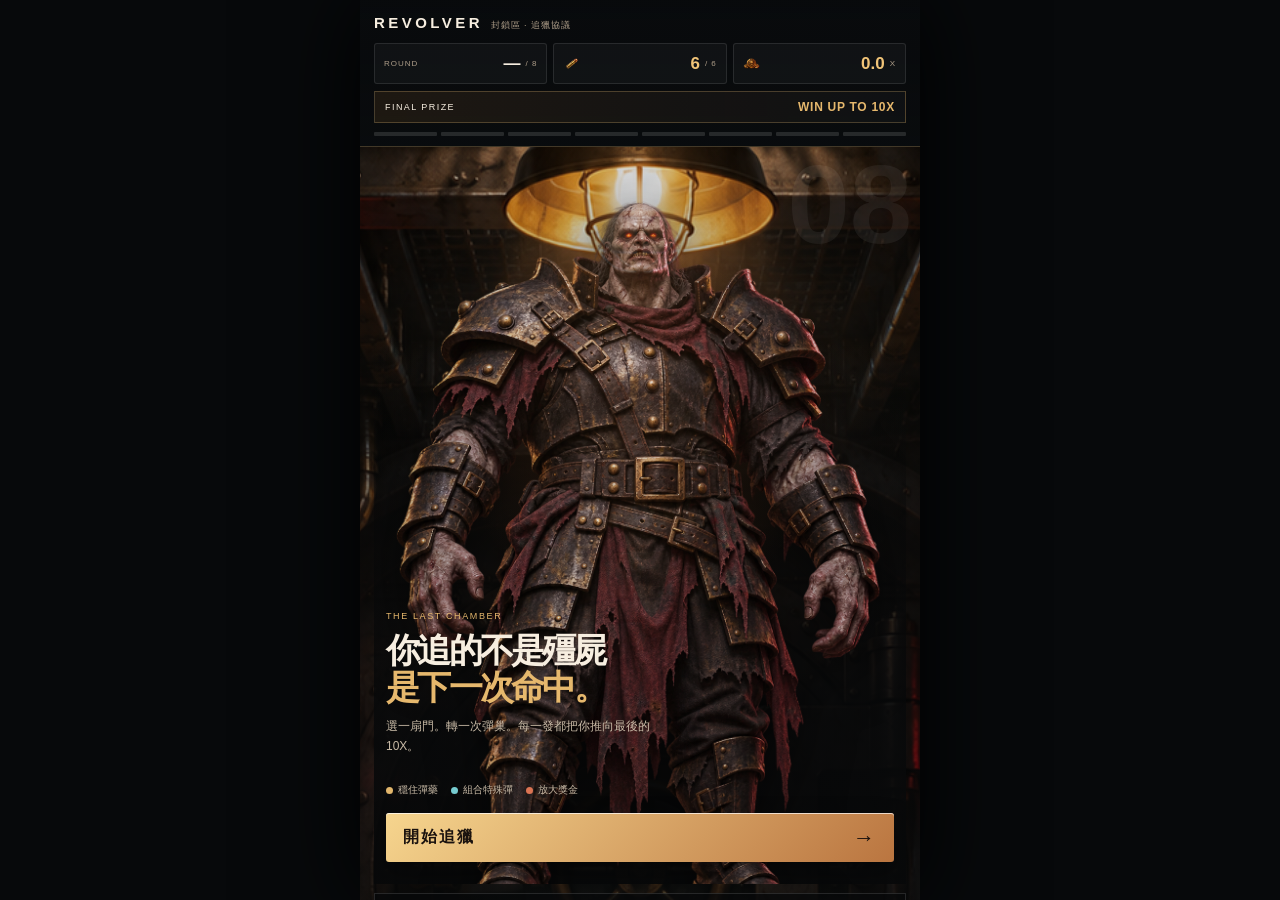
==== index.html @ 2bc647a6 "Turn prep choices into two door encounters" ====
<!doctype html>
<html lang="zh-Hant">
<head>
  <meta charset="utf-8">
  <meta name="viewport" content="width=device-width, initial-scale=1, viewport-fit=cover">
  <meta name="theme-color" content="#0c0e11">
  <meta name="description" content="REVOLVER 左輪追獵：選擇目標，押上彈藥，轉動彈巢。">
  <title>REVOLVER · 左輪追獵</title>
  <link rel="preload" as="image" href="assets/vault-bg-v2.png" fetchpriority="high">
  <link rel="stylesheet" href="style.css?v=reforge-4">
  <script defer src="rules.js?v=reforge-2"></script>
  <script defer src="audio.js?v=demo-2"></script>
  <script defer src="game.js?v=reforge-4"></script>
</head>
<body>
  <main class="game" id="game" data-mode="ready">
    <header class="hud">
      <div class="brand"><span>REVOLVER</span><small>封鎖區 · 追獵協議</small></div>
      <div class="hud-pills">
        <div class="hud-pill"><span>ROUND</span><strong id="round-number">—</strong><small>/ 8</small></div>
        <div class="hud-pill ammo-pill"><img src="assets/cartridge.png" alt=""><strong id="ammo">6</strong><small>/ 6</small></div>
        <div class="hud-pill bonus-pill"><img src="assets/bounty-token.webp" alt=""><strong id="up">0.0</strong><small>X</small></div>
      </div>
      <div class="prize-bar"><span>FINAL PRIZE</span><strong>WIN UP TO 10X</strong></div>
      <ol class="progress" id="progress" aria-label="八回合追獵進度"></ol>
    </header>

    <section class="arena" id="arena">
      <div class="backdrop-number" aria-hidden="true">08</div>
      <div class="route" id="route" aria-label="追獵進度"><span class="route-label">LOCKDOWN RUN</span><div class="route-line"><i id="route-dot"></i></div><strong id="route-title">準備進入封鎖區</strong></div>

      <section class="intro" id="intro">
        <div class="intro-copy"><span class="eyebrow">THE LAST CHAMBER</span><h1>你追的不是殭屍<br><em>是下一次命中。</em></h1><p>選一扇門。轉一次彈巢。每一發都把你推向最後的 10X。</p></div>
        <div class="intro-boss-wrap"><img src="assets/boss-v2.png" alt="封鎖區 Boss" class="intro-boss"></div>
        <div class="intro-legend"><span><i class="legend-dot ammo"></i>穩住彈藥</span><span><i class="legend-dot special"></i>組合特殊彈</span><span><i class="legend-dot bonus"></i>放大獎金</span></div>
        <button class="primary" id="start" type="button"><span>開始追獵</span><b>→</b></button>
      </section>

      <section class="hunt" id="hunt" hidden>
        <section class="door-select" id="door-select">
          <div class="objective-card"><div class="objective-icon">01</div><div><span class="eyebrow">YOUR NEXT DECISION</span><strong>先選你要帶走的東西</strong><small>資源、組合，或獎金。選定後才會看見目標。</small></div></div>
          <div class="choice-row" id="choice-row">
            <button class="choice-card choice-ammo" id="choice-ammo" type="button"><span class="choice-art"><img src="assets/ammo-cache.webp" alt=""><i class="choice-glint"></i><b class="door-glyph">SUPPLY</b></span><span class="choice-top"><b>DOOR 01</b><i>物資線索</i></span><strong>補給</strong><small>門後可能藏著普通彈</small></button>
            <button class="choice-card choice-bonus" id="choice-bonus" type="button"><span class="choice-art"><img src="assets/bounty-token.webp" alt=""><i class="choice-glint"></i><b class="door-glyph">BOUNTY</b></span><span class="choice-top"><b>DOOR 02</b><i>賞金線索</i></span><strong>獎金</strong><small>門後可能藏著獎金加成</small></button>
            <button class="choice-card choice-crit" id="choice-crit" type="button"><span class="choice-art"><img src="assets/special-ammo-sheet-v2.png" alt=""><i class="choice-glint"></i><b class="door-glyph">EMBER</b></span><span class="choice-top"><b>DOOR 03</b><i>紅焰線索</i></span><strong>特殊彈</strong><small>門後可能藏著爆擊彈</small></button>
            <button class="choice-card choice-freeze" id="choice-freeze" type="button"><span class="choice-art"><img src="assets/special-ammo-sheet-v2.png" alt=""><i class="choice-glint"></i><b class="door-glyph">FROST</b></span><span class="choice-top"><b>DOOR 04</b><i>霜印線索</i></span><strong>特殊彈</strong><small>門後可能藏著冰凍彈</small></button>
            <button class="choice-card choice-bounty-ammo" id="choice-bounty" type="button"><span class="choice-art"><img src="assets/bounty-token.webp" alt=""><i class="choice-glint"></i><b class="door-glyph">GOLD</b></span><span class="choice-top"><b>DOOR 05</b><i>金殼線索</i></span><strong>特殊彈</strong><small>門後可能藏著賞金彈</small></button>
          </div>
          <p class="decision-note"><span class="decision-pulse"></span><b>你的選擇會決定下一次抽選</b><span>選門 → 進入目標區 → 轉彈巢</span></p>
        </section>

        <section class="fight-stage" id="fight-stage" hidden>
          <div class="encounter-head"><img id="target-icon" src="assets/zombie-supply-v2.png" alt=""><div class="encounter-mark"><span id="target-index">02</span><i></i></div><div><span class="eyebrow" id="encounter-kicker">TARGET ACQUIRED</span><strong id="target-name">補給殭屍</strong></div><span class="encounter-rule" id="encounter-rule">命中後抽取獎勵</span></div>
          <div class="boss-status" id="boss-status" hidden><span><b id="boss-hp">3</b><small>/ 3 HP</small></span><i></i><span><b id="boss-clock">3</b><small>攻擊倒數</small></span></div>
          <div class="boss-load" id="boss-load" hidden><div class="load-heading"><span class="eyebrow">LOADOUT</span><strong>開槍前，決定這一發要押什麼</strong></div><div class="load-options"><button id="load-crit" type="button"><span class="ammo-icon crit"></span><b>爆擊 <small id="load-crit-count">0</small></b></button><button id="load-freeze" type="button"><span class="ammo-icon freeze"></span><b>冰凍 <small id="load-freeze-count">0</small></b></button><button id="load-bounty" type="button"><span class="ammo-icon bounty"></span><b>賞金 <small id="load-bounty-count">0</small></b></button><button class="load-skip" id="load-skip" type="button"><b>跳過裝填</b><small>直接轉彈巢</small></button></div></div>
          <div class="enemy-stage" id="enemy-stage"><div class="enemy-vignette"></div><div class="enemy-beam"></div><img id="enemy-art" src="assets/zombie-supply-v2.png" alt="本回合目標"><span class="crosshair" id="crosshair" aria-hidden="true"></span><div class="hit-flash" id="hit-flash"></div><span class="enemy-tag" id="enemy-tag">LIVE TARGET</span></div>
        </section>
      </section>

      <section class="result" id="result" hidden><span class="result-seal">RUN COMPLETE</span><img src="assets/bounty-token.webp" alt="獎金" class="result-token"><p class="eyebrow" id="result-kicker">任務結束</p><h1 id="result-title"></h1><strong class="result-payout" id="result-payout">$0</strong><p id="result-detail"></p><button class="primary" id="restart" type="button"><span>再玩一輪</span><b>↻</b></button></section>

      <section class="weapon-panel" id="weapon-panel" hidden><div class="weapon-context"><span class="eyebrow">THE CHAMBER DECIDES</span><strong id="shot-state">選擇目標</strong><small id="weapon-help">六格中，只有你看不見下一格。</small></div><div class="weapon-wrap"><div class="weapon" id="weapon"><span class="cylinder-pointer" aria-hidden="true"></span><div class="cylinder" id="cylinder" aria-label="六格彈巢"></div></div><div class="cylinder-caption"><span>6 CHAMBERS</span><b>RANDOM LOAD</b></div></div><button class="fire-button" id="fire" type="button" disabled><span>FIRE</span><small>選目標後開槍</small></button></section>

      <div class="hint" id="hint" role="status"></div>

      <section class="loot-overlay" id="loot" aria-live="polite" hidden><div class="loot-panel"><div class="loot-eyebrow"><span class="eyebrow" id="loot-kicker">REWARD DRAW</span><span id="loot-round">NOW</span></div><h2 id="loot-title">戰利品抽選</h2><div class="loot-wheel" id="loot-wheel"><span class="wheel-pointer" aria-hidden="true"></span><div class="loot-disc" id="loot-disc"></div><div class="wheel-core"><img id="loot-core" src="assets/cylinder-v2.png" alt=""></div></div><strong class="loot-result" id="loot-result"></strong><small class="loot-sub">結果會立刻加入你的配置</small></div></section>
    </section>
  </main>
</body>
</html>
---- style.css ----
:root{color-scheme:dark;--ink:#f7eee0;--muted:#ad9d88;--line:rgba(231,188,119,.26);--gold:#e6b86d;--ember:#d96842;--cyan:#74cbd0;--panel:rgba(13,15,18,.82);--shadow:0 18px 60px rgba(0,0,0,.42);font-family:Inter,"Noto Sans TC","Microsoft JhengHei",sans-serif}*{box-sizing:border-box}html,body{margin:0;min-height:100%;background:#07090b;color:var(--ink)}body{overflow-x:hidden}button{font:inherit;color:inherit}button:focus-visible{outline:2px solid var(--gold);outline-offset:3px}.game{width:min(100%,560px);min-height:100svh;margin:auto;position:relative;overflow:hidden;background:#0b0e11;box-shadow:0 0 90px #000}.game:before{content:"";position:fixed;inset:0;z-index:-1;background:#07090b}.hud{position:relative;z-index:3;padding:14px 14px 10px;background:linear-gradient(180deg,rgba(8,10,12,.98),rgba(8,10,12,.78));border-bottom:1px solid var(--line)}.brand{display:flex;align-items:baseline;gap:8px}.brand span{font-size:15px;letter-spacing:.23em;font-weight:900}.brand small{font-size:9px;color:var(--muted);letter-spacing:.1em}.hud-pills{display:grid;grid-template-columns:repeat(3,1fr);gap:6px;margin-top:11px}.hud-pill{min-height:41px;display:flex;align-items:center;gap:5px;padding:8px 9px;background:rgba(255,255,255,.035);border:1px solid rgba(255,255,255,.1);border-radius:3px}.hud-pill span,.hud-pill small{font-size:8px;letter-spacing:.12em;color:var(--muted);text-transform:uppercase}.hud-pill strong{font-size:17px;color:var(--ink);margin-left:auto}.hud-pill img{width:17px;height:17px;object-fit:contain}.ammo-pill strong{color:#f1c478}.bonus-pill strong{color:#f1c478}.prize-bar{display:flex;justify-content:space-between;align-items:center;padding:8px 10px;margin-top:7px;border:1px solid var(--line);background:linear-gradient(90deg,rgba(180,120,50,.12),rgba(255,255,255,.025));font-size:9px;letter-spacing:.16em}.prize-bar strong{color:var(--gold);font-size:12px;letter-spacing:.06em}.progress{display:grid;grid-template-columns:repeat(8,1fr);gap:4px;list-style:none;padding:0;margin:9px 0 0}.progress li{height:4px;background:rgba(255,255,255,.12);border-radius:1px}.progress li.done{background:var(--gold)}.progress li.current{background:#fff0c7;box-shadow:0 0 9px var(--gold)}.arena{position:relative;min-height:calc(100svh - 150px);padding:0 14px 16px;background:linear-gradient(180deg,rgba(7,9,10,.15),rgba(7,9,10,.7)),url('assets/vault-bg-v2.png') center top/cover fixed}.backdrop-number{position:absolute;right:8px;top:2px;color:rgba(255,255,255,.06);font-size:112px;font-weight:900;line-height:1;pointer-events:none}.route{position:relative;z-index:1;display:grid;grid-template-columns:auto 1fr auto;align-items:center;gap:9px;padding:12px 2px 8px}.route-label,.eyebrow{font-size:9px;letter-spacing:.18em;color:var(--gold);text-transform:uppercase}.route-line{height:1px;background:rgba(255,255,255,.19);position:relative}.route-line i{display:block;width:10px;height:10px;border-radius:50%;background:#fff2c8;box-shadow:0 0 14px var(--gold);transform:translate(-50%,-4px);transition:.4s}.route strong{font-size:10px;color:#f0e4d1}.intro{position:relative;min-height:calc(100svh - 205px);padding:30px 12px 22px;display:flex;flex-direction:column;justify-content:flex-end;overflow:hidden}.intro:before{content:"";position:absolute;inset:0;background:radial-gradient(circle at 50% 39%,rgba(212,120,57,.24),transparent 35%),linear-gradient(180deg,transparent 25%,rgba(8,9,10,.92) 78%)}.intro-copy{position:relative;z-index:2;margin-bottom:7px}.intro h1{font-size:34px;line-height:1.08;letter-spacing:-.08em;margin:9px 0 12px}.intro h1 em{font-style:normal;color:var(--gold)}.intro p{max-width:275px;color:#c8baa6;font-size:12px;line-height:1.65;margin:0}.intro-boss-wrap{position:absolute;z-index:1;inset:7% 0 17%;display:grid;place-items:center;pointer-events:none}.intro-boss{width:94%;height:100%;object-fit:contain;object-position:center bottom;filter:drop-shadow(0 20px 25px rgba(0,0,0,.65));opacity:.83;mix-blend-mode:screen}.intro-legend{position:relative;z-index:2;display:flex;gap:13px;flex-wrap:wrap;margin:19px 0 16px;color:#c8baa6;font-size:10px}.intro-legend span{display:flex;align-items:center;gap:5px}.legend-dot{width:7px;height:7px;border-radius:50%;display:inline-block}.legend-dot.ammo{background:#e2b66c}.legend-dot.special{background:#76cbd0}.legend-dot.bonus{background:#db7453}.primary{position:relative;z-index:2;border:0;border-radius:3px;background:linear-gradient(135deg,#f6d58e,#ba7540);color:#1a120e;min-height:49px;padding:0 17px;display:flex;align-items:center;justify-content:space-between;box-shadow:0 10px 25px rgba(0,0,0,.35),inset 0 1px rgba(255,255,255,.7);font-weight:900;letter-spacing:.12em}.primary b{font-size:22px;font-weight:400}.hunt{position:relative;z-index:2}.objective-card{display:flex;gap:11px;align-items:center;margin:5px 0 12px;padding:13px 11px;background:linear-gradient(120deg,rgba(35,29,23,.92),rgba(16,18,20,.9));border:1px solid var(--line);box-shadow:var(--shadow)}.objective-icon{width:38px;height:38px;display:grid;place-items:center;border:1px solid rgba(230,184,109,.5);color:var(--gold);font-size:11px;font-weight:900}.objective-card div:last-child{display:grid;gap:4px}.objective-card strong{font-size:15px}.objective-card small{font-size:10px;color:var(--muted)}.choice-row{display:grid;grid-template-columns:repeat(2,minmax(0,1fr));gap:8px}.choice-card{position:relative;min-width:0;min-height:181px;padding:0 10px 12px;overflow:hidden;text-align:left;border:1px solid rgba(255,255,255,.12);background:linear-gradient(180deg,rgba(20,23,26,.75),rgba(10,12,14,.93));box-shadow:var(--shadow);cursor:pointer;transition:.25s}.choice-card:hover,.choice-card.selected{border-color:var(--gold);transform:translateY(-2px)}.choice-card:disabled{display:none}.choice-card:after{content:"";position:absolute;inset:auto 0 0;height:2px;background:var(--accent,var(--gold));box-shadow:0 0 15px var(--accent,var(--gold))}.choice-ammo{--accent:#d9ae62}.choice-bonus{--accent:#d86e4e}.choice-crit{--accent:#e47c42}.choice-freeze{--accent:#69c8d2}.choice-bounty-ammo{--accent:#e8cb71}.choice-art{height:108px;margin:0 -10px 8px;display:block;position:relative;overflow:hidden;background:radial-gradient(circle at 50% 55%,color-mix(in srgb,var(--accent) 22%,transparent),transparent 68%)}.choice-art img{width:100%;height:145%;object-fit:contain;object-position:center 28%;filter:drop-shadow(0 12px 8px rgba(0,0,0,.6));transition:.3s}.choice-card:hover .choice-art img{transform:scale(1.05)}.choice-glint{position:absolute;inset:0;background:linear-gradient(110deg,transparent 25%,rgba(255,255,255,.18) 48%,transparent 67%);transform:translateX(-120%);transition:.5s}.choice-card:hover .choice-glint{transform:translateX(120%)}.choice-top{display:flex;align-items:baseline;justify-content:space-between;gap:4px}.choice-top b{font-size:9px;letter-spacing:.14em;color:var(--accent)}.choice-top i{font-style:normal;font-size:10px;color:#d5c7b2;white-space:nowrap}.choice-card strong{display:block;color:#f6e4be;font-size:14px;line-height:1.2;margin-top:9px}.choice-card small{display:block;color:var(--muted);font-size:9px;margin-top:3px}.decision-note{display:flex;align-items:center;gap:8px;margin:12px 1px 0;color:#b7a893;font-size:9px}.decision-note span:last-child{margin-left:auto;color:#776d60}.decision-pulse{width:7px;height:7px;border-radius:50%;background:var(--gold);box-shadow:0 0 10px var(--gold)}.fight-stage{display:grid;gap:8px}.encounter-head{display:flex;align-items:center;gap:9px;padding:10px 9px;border:1px solid var(--line);background:rgba(11,13,15,.78)}.encounter-head>div:nth-child(2){display:grid;gap:3px}.encounter-head strong{font-size:15px}.encounter-mark{display:grid;place-items:center;width:34px;height:34px;border:1px solid var(--line);color:var(--gold);font-weight:900;font-size:11px}.encounter-mark i{width:5px;height:5px;border-radius:50%;background:var(--accent,var(--gold));box-shadow:0 0 8px var(--accent,var(--gold))}.encounter-rule{margin-left:auto;text-align:right;color:var(--muted);font-size:9px;max-width:76px}.boss-status{display:flex;justify-content:space-between;align-items:center;padding:8px 12px;border:1px solid rgba(220,100,65,.4);background:rgba(62,22,18,.56);color:#f0c7a2}.boss-status span{display:flex;align-items:baseline;gap:4px}.boss-status b{font-size:20px;color:#fff0d7}.boss-status small{font-size:9px;color:#c6a58d}.boss-status i{width:1px;height:22px;background:rgba(255,255,255,.2)}.boss-load{padding:10px;border:1px solid var(--line);background:rgba(11,13,15,.82)}.load-heading{display:grid;gap:3px;margin-bottom:8px}.load-heading strong{font-size:12px}.load-options{display:grid;grid-template-columns:repeat(4,1fr);gap:6px}.load-options button{min-height:55px;border:1px solid rgba(255,255,255,.13);background:rgba(255,255,255,.045);display:grid;place-items:center;gap:2px;padding:5px;cursor:pointer}.load-options button:disabled{opacity:.28;cursor:not-allowed}.load-options button:not(:disabled):hover{border-color:var(--gold);background:rgba(230,184,109,.12)}.load-options b{font-size:9px}.load-options b small{color:var(--gold);font-size:10px}.load-skip{color:#e8d0ae}.ammo-icon{width:20px;height:20px;display:block;background-image:url('assets/special-ammo-sheet-v2.png');background-size:300% 100%;background-repeat:no-repeat;filter:drop-shadow(0 3px 3px #000)}.ammo-icon.crit{background-position:0 center}.ammo-icon.freeze{background-position:50% center}.ammo-icon.bounty{background-position:100% center}.enemy-stage{position:relative;min-height:310px;height:39vh;max-height:440px;display:grid;place-items:end center;overflow:hidden;background:radial-gradient(ellipse at 50% 66%,rgba(197,105,54,.24),transparent 52%)}.enemy-stage:before{content:"";position:absolute;inset:0;background:linear-gradient(180deg,transparent 42%,rgba(8,10,12,.72)),url('assets/vault-bg-v2.png') center/cover;opacity:.48}.enemy-stage:after{content:"";position:absolute;left:10%;right:10%;bottom:8%;height:1px;background:linear-gradient(90deg,transparent,var(--gold),transparent);box-shadow:0 0 20px var(--gold)}.enemy-vignette{position:absolute;inset:0;background:radial-gradient(ellipse,transparent 30%,rgba(0,0,0,.52));z-index:1}.enemy-beam{position:absolute;inset:0;background:linear-gradient(105deg,transparent 38%,rgba(255,220,162,.08) 50%,transparent 62%);z-index:2;animation:sweep 4s linear infinite}.enemy-stage img{position:relative;z-index:3;width:86%;height:95%;object-fit:contain;object-position:center bottom;filter:drop-shadow(0 20px 15px #000);transition:.25s}.enemy-tag{position:absolute;z-index:4;top:10px;right:8px;font-size:8px;letter-spacing:.16em;color:#d9b777;border:1px solid rgba(230,184,109,.3);padding:5px 7px;background:rgba(6,8,10,.65)}.enemy-stage[data-target="boss"] img{width:95%;height:100%}.enemy-stage[data-target="crit"],.enemy-stage[data-target="freeze"]{--accent:#74cbd0}.enemy-stage[data-target="bounty"]{--accent:#d86e4e}.enemy-stage[data-state="aim"] img{transform:scale(1.04);filter:drop-shadow(0 0 20px var(--gold))}.enemy-stage[data-state="hit"] img{animation:hit .45s ease both}.enemy-stage[data-state="miss"]{filter:saturate(.5)}.crosshair{position:absolute;z-index:5;left:50%;top:42%;width:28px;height:28px;border:1px solid rgba(235,203,141,.7);border-radius:50%;transform:translate(-50%,-50%);opacity:0}.crosshair:before,.crosshair:after{content:"";position:absolute;background:var(--gold)}.crosshair:before{width:44px;height:1px;left:-9px;top:13px}.crosshair:after{height:44px;width:1px;left:13px;top:-9px}.enemy-stage[data-state="aim"] .crosshair{opacity:1;animation:cross .8s ease}.hit-flash{position:absolute;z-index:6;inset:0;background:#fff0c3;opacity:0;pointer-events:none}.enemy-stage[data-state="hit"] .hit-flash{animation:flash .45s ease}.weapon-panel{position:relative;display:grid;grid-template-columns:1fr auto;gap:6px 12px;align-items:center;margin-top:8px;padding:12px 8px 2px;border-top:1px solid rgba(255,255,255,.12)}.weapon-context{display:grid;gap:4px;align-self:start;padding-top:4px}.weapon-context strong{font-size:15px}.weapon-context small{font-size:9px;color:var(--muted);line-height:1.4}.weapon-wrap{grid-column:1 / -1;display:grid;place-items:center;position:relative;padding:4px 0}.weapon{width:min(61vw,280px);aspect-ratio:1;position:relative;filter:drop-shadow(0 15px 18px rgba(0,0,0,.75))}.cylinder{position:absolute;inset:0;background:url('assets/cylinder-v2.png') center/contain no-repeat;transition:transform .9s cubic-bezier(.17,.62,.24,1)}.cylinder i{position:absolute;width:17%;height:17%;left:50%;top:50%;margin:-8.5%;transform:rotate(var(--slot-angle)) translateY(-198%);border-radius:50%;background:rgba(5,6,7,.93);border:2px solid rgba(224,173,94,.62);box-shadow:inset 0 4px 9px #000;transition:.2s}.cylinder i.loaded:after{content:"";position:absolute;inset:18%;border-radius:50%;background:radial-gradient(circle at 35% 30%,#ffe3a4,#b76631 38%,#261914 74%);box-shadow:0 0 9px #df914d}.cylinder i.special-crit:after{background:radial-gradient(circle at 35% 30%,#fff0c7,#df5a37 34%,#4b1511 76%);box-shadow:0 0 12px #ef7544}.cylinder i.special-freeze:after{background:radial-gradient(circle at 35% 30%,#e8ffff,#65c7d1 34%,#123849 76%);box-shadow:0 0 12px #6ed4df}.cylinder i.special-bounty:after{background:radial-gradient(circle at 35% 30%,#fff8c9,#dfb54c 34%,#4c2b13 76%);box-shadow:0 0 12px #edc46d}.cylinder i.selected{border-color:#fff4cb;box-shadow:0 0 0 4px rgba(255,216,127,.25),0 0 25px var(--gold)}.cylinder-pointer{position:absolute;z-index:4;left:50%;top:-2px;width:0;height:0;border-left:9px solid transparent;border-right:9px solid transparent;border-top:15px solid var(--gold);filter:drop-shadow(0 3px 5px #000);transform:translateX(-50%)}.cylinder-caption{display:flex;gap:8px;position:absolute;bottom:2px;left:50%;transform:translateX(-50%);white-space:nowrap;color:var(--muted);font-size:8px;letter-spacing:.16em}.cylinder-caption b{color:var(--gold);font-weight:500}.fire-button{align-self:end;width:108px;min-height:67px;border:1px solid rgba(231,188,119,.55);background:linear-gradient(135deg,rgba(160,76,39,.86),rgba(69,27,21,.95));display:grid;place-items:center;box-shadow:0 8px 25px rgba(0,0,0,.4);cursor:pointer}.fire-button:disabled{opacity:.34;cursor:not-allowed}.fire-button:not(:disabled):hover{background:linear-gradient(135deg,#e18b4d,#7f3026)}.fire-button span{font-size:21px;letter-spacing:.12em;font-weight:900}.fire-button small{font-size:8px;color:#e7c8a2}.hint{position:relative;z-index:4;margin-top:9px;min-height:31px;padding:8px 10px;text-align:center;border:1px solid rgba(255,255,255,.12);background:rgba(7,9,10,.76);color:#cbbba7;font-size:10px}.hint[data-tone="success"]{color:#e9d499;border-color:rgba(225,184,98,.38)}.hint[data-tone="loss"]{color:#ed9475;border-color:rgba(220,95,67,.5)}.result{min-height:calc(100svh - 205px);display:grid;place-items:center;align-content:center;text-align:center;padding:24px}.result-seal{font-size:9px;letter-spacing:.24em;color:var(--gold)}.result-token{width:88px;margin:10px 0;filter:drop-shadow(0 12px 12px #000)}.result h1{font-size:31px;margin:3px 0 7px}.result-payout{font-size:30px;color:var(--gold)}.result p:not(.eyebrow){max-width:280px;color:var(--muted);font-size:11px;line-height:1.6}.result .primary{width:100%;margin-top:18px}.loot-overlay{position:absolute;z-index:20;inset:0;display:grid;place-items:center;background:rgba(4,6,7,.78);backdrop-filter:blur(8px);padding:18px}.loot-panel{width:100%;padding:18px 14px;text-align:center;background:linear-gradient(145deg,rgba(28,23,19,.98),rgba(9,12,14,.98));border:1px solid rgba(231,188,119,.55);box-shadow:0 20px 80px #000}.loot-eyebrow{display:flex;justify-content:space-between;align-items:center}.loot-eyebrow>span:last-child{font-size:8px;color:var(--muted);letter-spacing:.2em}.loot-panel h2{margin:6px 0 3px;font-size:21px}.loot-wheel{width:min(74vw,300px);aspect-ratio:1;margin:10px auto;position:relative}.loot-disc{position:absolute;inset:14%;border-radius:50%;border:1px solid rgba(231,188,119,.55);background:conic-gradient(from -8deg,#8d3f2e,#2d6971,#a26c35,#23383e,#b68a45,#693728,#2c5a62,#9e5c34,#1e2529);box-shadow:inset 0 0 28px #000,0 0 20px rgba(231,188,119,.16);transition:transform 1.2s cubic-bezier(.12,.7,.2,1)}.wheel-pocket{position:absolute;top:50%;left:50%;width:52px;color:#fff2d0;font-size:8px;font-weight:800;transform:rotate(var(--angle)) translateY(-95px) rotate(calc(var(--angle) * -1));white-space:nowrap}.wheel-pointer{position:absolute;z-index:3;left:50%;top:-1px;width:0;height:0;border-left:9px solid transparent;border-right:9px solid transparent;border-top:16px solid var(--gold);transform:translateX(-50%);filter:drop-shadow(0 3px 4px #000)}.wheel-core{position:absolute;z-index:2;inset:35%;display:grid;place-items:center;border:1px solid rgba(231,188,119,.6);border-radius:50%;background:#141313;box-shadow:0 0 0 8px rgba(0,0,0,.28),inset 0 0 18px #000}.wheel-core img{width:74%;height:74%;object-fit:contain}.loot-result{display:block;color:var(--gold);font-size:18px}.loot-sub{display:block;margin-top:4px;color:var(--muted);font-size:9px}@keyframes sweep{to{transform:translateX(80%)}}@keyframes hit{0%,100%{transform:translateX(0)}30%{transform:translateX(-8px) rotate(-1deg)}65%{transform:translateX(7px) rotate(1deg)}}@keyframes flash{0%{opacity:0}25%{opacity:.65}100%{opacity:0}}@keyframes cross{0%{transform:translate(-50%,-50%) scale(1.7);opacity:0}50%{opacity:1}100%{transform:translate(-50%,-50%) scale(1);opacity:1}}@media(max-width:390px){.hud{padding-left:10px;padding-right:10px}.arena{padding-left:10px;padding-right:10px}.choice-row{gap:6px}.choice-card{min-height:170px;padding-left:8px;padding-right:8px}.choice-art{margin-left:-8px;margin-right:-8px;height:98px}.choice-top i{font-size:9px}.choice-card strong{font-size:12px}.weapon{width:58vw}.fire-button{width:96px}}@media(min-width:500px){.choice-row{grid-template-columns:repeat(3,1fr)}.choice-card{min-height:194px}.choice-art{height:116px}}
:where([hidden]){display:none!important}
.encounter-head>img{width:32px;height:32px;object-fit:contain;filter:drop-shadow(0 4px 5px #000)}
.game{height:100svh;min-height:100svh}.arena{height:calc(100svh - 150px);min-height:0;overflow:hidden}
.game{display:flex;flex-direction:column}.arena{flex:1;height:auto}.intro,.result{height:100%;min-height:0}
@media(max-height:760px){.intro{min-height:calc(100svh - 205px);padding-top:18px}.intro-boss-wrap{inset:3% 0 20%}.intro h1{font-size:29px}.intro-legend{margin:12px 0}.enemy-stage{height:30vh;min-height:230px}.weapon{width:48vw}.weapon-panel{padding-top:7px}.choice-card{min-height:155px}.choice-art{height:82px}}
.game[data-mode="fight"] .enemy-stage,.game[data-mode="spinning"] .enemy-stage{height:27vh;min-height:220px;max-height:285px}.game[data-mode="fight"] .weapon,.game[data-mode="spinning"] .weapon{width:min(48vw,220px)}.game[data-mode="boss-load"] .enemy-stage,.game[data-mode="boss"] .enemy-stage{height:21vh;min-height:170px;max-height:225px}.game[data-mode="boss-load"] .weapon,.game[data-mode="boss"] .weapon{width:min(43vw,190px)}.game[data-mode="boss-load"] .weapon-panel,.game[data-mode="boss"] .weapon-panel{padding-top:6px}.game[data-mode="boss-load"] .weapon-context small,.game[data-mode="boss"] .weapon-context small{display:none}
.choice-art{background:linear-gradient(145deg,rgba(102,73,44,.25),rgba(8,10,12,.8)),url('assets/vault-bg-v2.png') center/cover}.choice-art:before{content:"";position:absolute;inset:10px 16%;border:1px solid rgba(230,184,109,.35);background:linear-gradient(135deg,rgba(255,255,255,.08),transparent 35%,rgba(0,0,0,.28));box-shadow:inset 0 0 20px #000,0 3px 8px #000}.choice-art img{display:block;position:absolute;z-index:2;width:44px;height:44px;left:50%;top:50%;transform:translate(-50%,-54%);object-fit:contain;filter:drop-shadow(0 4px 5px #000)}.choice-card:hover .choice-art img{transform:translate(-50%,-54%) scale(1.08)}.door-glyph{position:absolute;z-index:3;left:0;right:0;bottom:15px;text-align:center;color:rgba(255,241,205,.7);font-size:8px;letter-spacing:.22em}.choice-card .choice-glint{z-index:4}
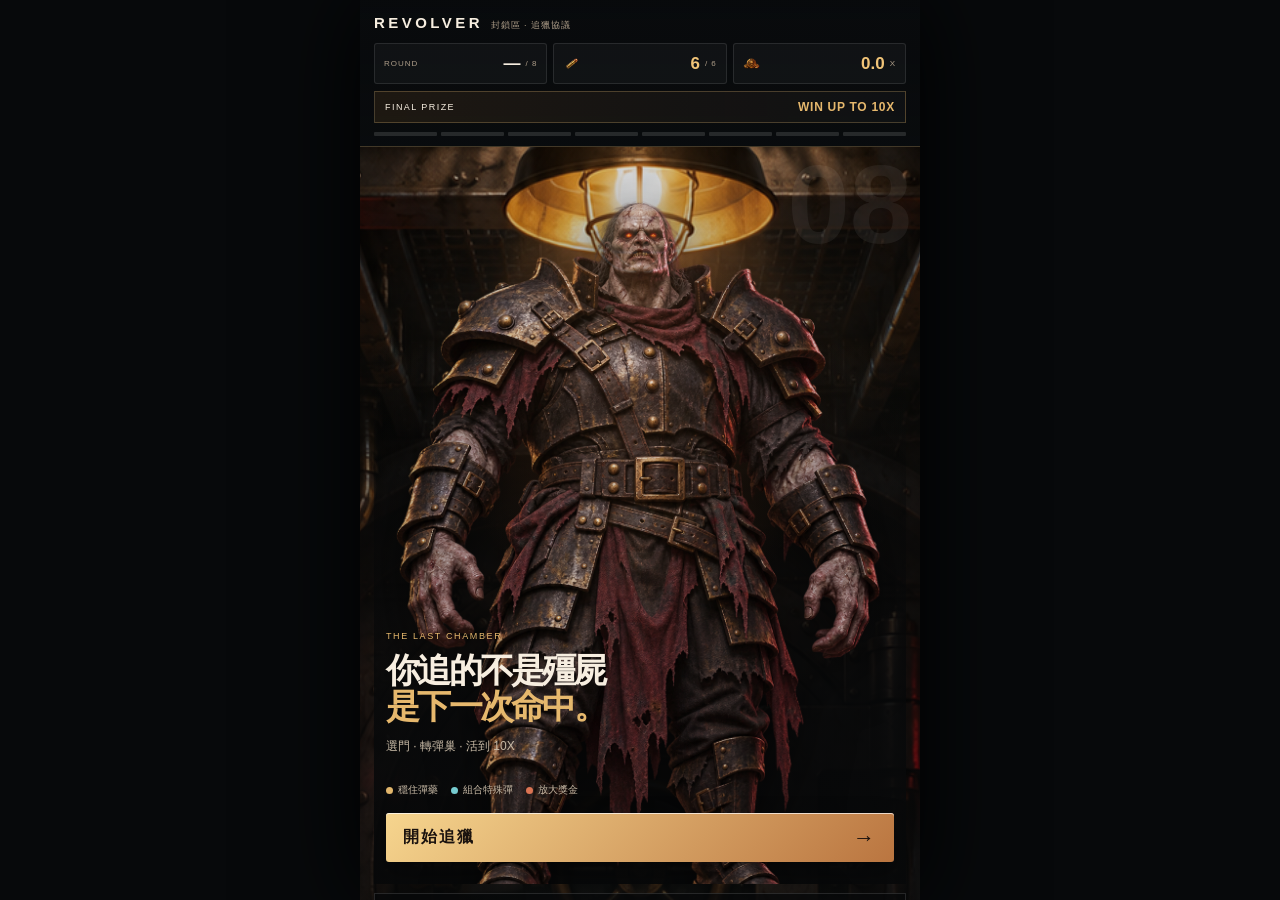
==== commit 820f391c: "Reduce tutorial text and strengthen visual guidance" ====
--- a/index.html
+++ b/index.html
@@ -7,10 +7,10 @@
   <meta name="description" content="REVOLVER 左輪追獵：選擇目標，押上彈藥，轉動彈巢。">
   <title>REVOLVER · 左輪追獵</title>
   <link rel="preload" as="image" href="assets/vault-bg-v2.png" fetchpriority="high">
-  <link rel="stylesheet" href="style.css?v=reforge-4">
+  <link rel="stylesheet" href="style.css?v=reforge-5">
   <script defer src="rules.js?v=reforge-2"></script>
   <script defer src="audio.js?v=demo-2"></script>
-  <script defer src="game.js?v=reforge-4"></script>
+  <script defer src="game.js?v=reforge-5"></script>
 </head>
 <body>
   <main class="game" id="game" data-mode="ready">
@@ -30,7 +30,7 @@
       <div class="route" id="route" aria-label="追獵進度"><span class="route-label">LOCKDOWN RUN</span><div class="route-line"><i id="route-dot"></i></div><strong id="route-title">準備進入封鎖區</strong></div>
 
       <section class="intro" id="intro">
-        <div class="intro-copy"><span class="eyebrow">THE LAST CHAMBER</span><h1>你追的不是殭屍<br><em>是下一次命中。</em></h1><p>選一扇門。轉一次彈巢。每一發都把你推向最後的 10X。</p></div>
+        <div class="intro-copy"><span class="eyebrow">THE LAST CHAMBER</span><h1>你追的不是殭屍<br><em>是下一次命中。</em></h1><p>選門 · 轉彈巢 · 活到 10X</p></div>
         <div class="intro-boss-wrap"><img src="assets/boss-v2.png" alt="封鎖區 Boss" class="intro-boss"></div>
         <div class="intro-legend"><span><i class="legend-dot ammo"></i>穩住彈藥</span><span><i class="legend-dot special"></i>組合特殊彈</span><span><i class="legend-dot bonus"></i>放大獎金</span></div>
         <button class="primary" id="start" type="button"><span>開始追獵</span><b>→</b></button>
@@ -38,7 +38,7 @@
 
       <section class="hunt" id="hunt" hidden>
         <section class="door-select" id="door-select">
-          <div class="objective-card"><div class="objective-icon">01</div><div><span class="eyebrow">YOUR NEXT DECISION</span><strong>先選你要帶走的東西</strong><small>資源、組合，或獎金。選定後才會看見目標。</small></div></div>
+          <div class="objective-card"><div class="objective-icon">01</div><div><span class="eyebrow">NEXT</span><strong>兩扇門，選一扇</strong><small>門後才會看見目標</small></div></div>
           <div class="choice-row" id="choice-row">
             <button class="choice-card choice-ammo" id="choice-ammo" type="button"><span class="choice-art"><img src="assets/ammo-cache.webp" alt=""><i class="choice-glint"></i><b class="door-glyph">SUPPLY</b></span><span class="choice-top"><b>DOOR 01</b><i>物資線索</i></span><strong>補給</strong><small>門後可能藏著普通彈</small></button>
             <button class="choice-card choice-bonus" id="choice-bonus" type="button"><span class="choice-art"><img src="assets/bounty-token.webp" alt=""><i class="choice-glint"></i><b class="door-glyph">BOUNTY</b></span><span class="choice-top"><b>DOOR 02</b><i>賞金線索</i></span><strong>獎金</strong><small>門後可能藏著獎金加成</small></button>
@@ -46,7 +46,7 @@
             <button class="choice-card choice-freeze" id="choice-freeze" type="button"><span class="choice-art"><img src="assets/special-ammo-sheet-v2.png" alt=""><i class="choice-glint"></i><b class="door-glyph">FROST</b></span><span class="choice-top"><b>DOOR 04</b><i>霜印線索</i></span><strong>特殊彈</strong><small>門後可能藏著冰凍彈</small></button>
             <button class="choice-card choice-bounty-ammo" id="choice-bounty" type="button"><span class="choice-art"><img src="assets/bounty-token.webp" alt=""><i class="choice-glint"></i><b class="door-glyph">GOLD</b></span><span class="choice-top"><b>DOOR 05</b><i>金殼線索</i></span><strong>特殊彈</strong><small>門後可能藏著賞金彈</small></button>
           </div>
-          <p class="decision-note"><span class="decision-pulse"></span><b>你的選擇會決定下一次抽選</b><span>選門 → 進入目標區 → 轉彈巢</span></p>
+          <p class="decision-note"><span class="decision-pulse"></span><b>選門</b><i>→</i><span>看目標</span><i>→</i><span>FIRE</span></p>
         </section>
 
         <section class="fight-stage" id="fight-stage" hidden>
@@ -59,11 +59,11 @@
 
       <section class="result" id="result" hidden><span class="result-seal">RUN COMPLETE</span><img src="assets/bounty-token.webp" alt="獎金" class="result-token"><p class="eyebrow" id="result-kicker">任務結束</p><h1 id="result-title"></h1><strong class="result-payout" id="result-payout">$0</strong><p id="result-detail"></p><button class="primary" id="restart" type="button"><span>再玩一輪</span><b>↻</b></button></section>
 
-      <section class="weapon-panel" id="weapon-panel" hidden><div class="weapon-context"><span class="eyebrow">THE CHAMBER DECIDES</span><strong id="shot-state">選擇目標</strong><small id="weapon-help">六格中，只有你看不見下一格。</small></div><div class="weapon-wrap"><div class="weapon" id="weapon"><span class="cylinder-pointer" aria-hidden="true"></span><div class="cylinder" id="cylinder" aria-label="六格彈巢"></div></div><div class="cylinder-caption"><span>6 CHAMBERS</span><b>RANDOM LOAD</b></div></div><button class="fire-button" id="fire" type="button" disabled><span>FIRE</span><small>選目標後開槍</small></button></section>
+      <section class="weapon-panel" id="weapon-panel" hidden><div class="weapon-context"><span class="eyebrow">彈巢</span><strong id="shot-state">選擇目標</strong><small id="weapon-help">轉動後開槍</small></div><div class="weapon-wrap"><div class="weapon" id="weapon"><span class="cylinder-pointer" aria-hidden="true"></span><div class="cylinder" id="cylinder" aria-label="六格彈巢"></div></div><div class="cylinder-caption"><span>6 CHAMBERS</span><b>RANDOM</b></div></div><button class="fire-button" id="fire" type="button" disabled><span>FIRE</span><small>轉彈巢</small></button></section>
 
       <div class="hint" id="hint" role="status"></div>
 
-      <section class="loot-overlay" id="loot" aria-live="polite" hidden><div class="loot-panel"><div class="loot-eyebrow"><span class="eyebrow" id="loot-kicker">REWARD DRAW</span><span id="loot-round">NOW</span></div><h2 id="loot-title">戰利品抽選</h2><div class="loot-wheel" id="loot-wheel"><span class="wheel-pointer" aria-hidden="true"></span><div class="loot-disc" id="loot-disc"></div><div class="wheel-core"><img id="loot-core" src="assets/cylinder-v2.png" alt=""></div></div><strong class="loot-result" id="loot-result"></strong><small class="loot-sub">結果會立刻加入你的配置</small></div></section>
+      <section class="loot-overlay" id="loot" aria-live="polite" hidden><div class="loot-panel"><div class="loot-eyebrow"><span class="eyebrow" id="loot-kicker">REWARD DRAW</span><span id="loot-round">NOW</span></div><h2 id="loot-title">戰利品抽選</h2><div class="loot-wheel" id="loot-wheel"><span class="wheel-pointer" aria-hidden="true"></span><div class="loot-disc" id="loot-disc"></div><div class="wheel-core"><img id="loot-core" src="assets/cylinder-v2.png" alt=""></div></div><strong class="loot-result" id="loot-result"></strong><small class="loot-sub">ADDED</small></div></section>
     </section>
   </main>
 </body>
--- a/style.css
+++ b/style.css
@@ -6,3 +6,4 @@
 @media(max-height:760px){.intro{min-height:calc(100svh - 205px);padding-top:18px}.intro-boss-wrap{inset:3% 0 20%}.intro h1{font-size:29px}.intro-legend{margin:12px 0}.enemy-stage{height:30vh;min-height:230px}.weapon{width:48vw}.weapon-panel{padding-top:7px}.choice-card{min-height:155px}.choice-art{height:82px}}
 .game[data-mode="fight"] .enemy-stage,.game[data-mode="spinning"] .enemy-stage{height:27vh;min-height:220px;max-height:285px}.game[data-mode="fight"] .weapon,.game[data-mode="spinning"] .weapon{width:min(48vw,220px)}.game[data-mode="boss-load"] .enemy-stage,.game[data-mode="boss"] .enemy-stage{height:21vh;min-height:170px;max-height:225px}.game[data-mode="boss-load"] .weapon,.game[data-mode="boss"] .weapon{width:min(43vw,190px)}.game[data-mode="boss-load"] .weapon-panel,.game[data-mode="boss"] .weapon-panel{padding-top:6px}.game[data-mode="boss-load"] .weapon-context small,.game[data-mode="boss"] .weapon-context small{display:none}
 .choice-art{background:linear-gradient(145deg,rgba(102,73,44,.25),rgba(8,10,12,.8)),url('assets/vault-bg-v2.png') center/cover}.choice-art:before{content:"";position:absolute;inset:10px 16%;border:1px solid rgba(230,184,109,.35);background:linear-gradient(135deg,rgba(255,255,255,.08),transparent 35%,rgba(0,0,0,.28));box-shadow:inset 0 0 20px #000,0 3px 8px #000}.choice-art img{display:block;position:absolute;z-index:2;width:44px;height:44px;left:50%;top:50%;transform:translate(-50%,-54%);object-fit:contain;filter:drop-shadow(0 4px 5px #000)}.choice-card:hover .choice-art img{transform:translate(-50%,-54%) scale(1.08)}.door-glyph{position:absolute;z-index:3;left:0;right:0;bottom:15px;text-align:center;color:rgba(255,241,205,.7);font-size:8px;letter-spacing:.22em}.choice-card .choice-glint{z-index:4}
+.decision-note i{font-style:normal;color:var(--gold);font-size:14px}#encounter-kicker,#weapon-help{display:none}.encounter-head>div:nth-of-type(2){display:grid;gap:3px}
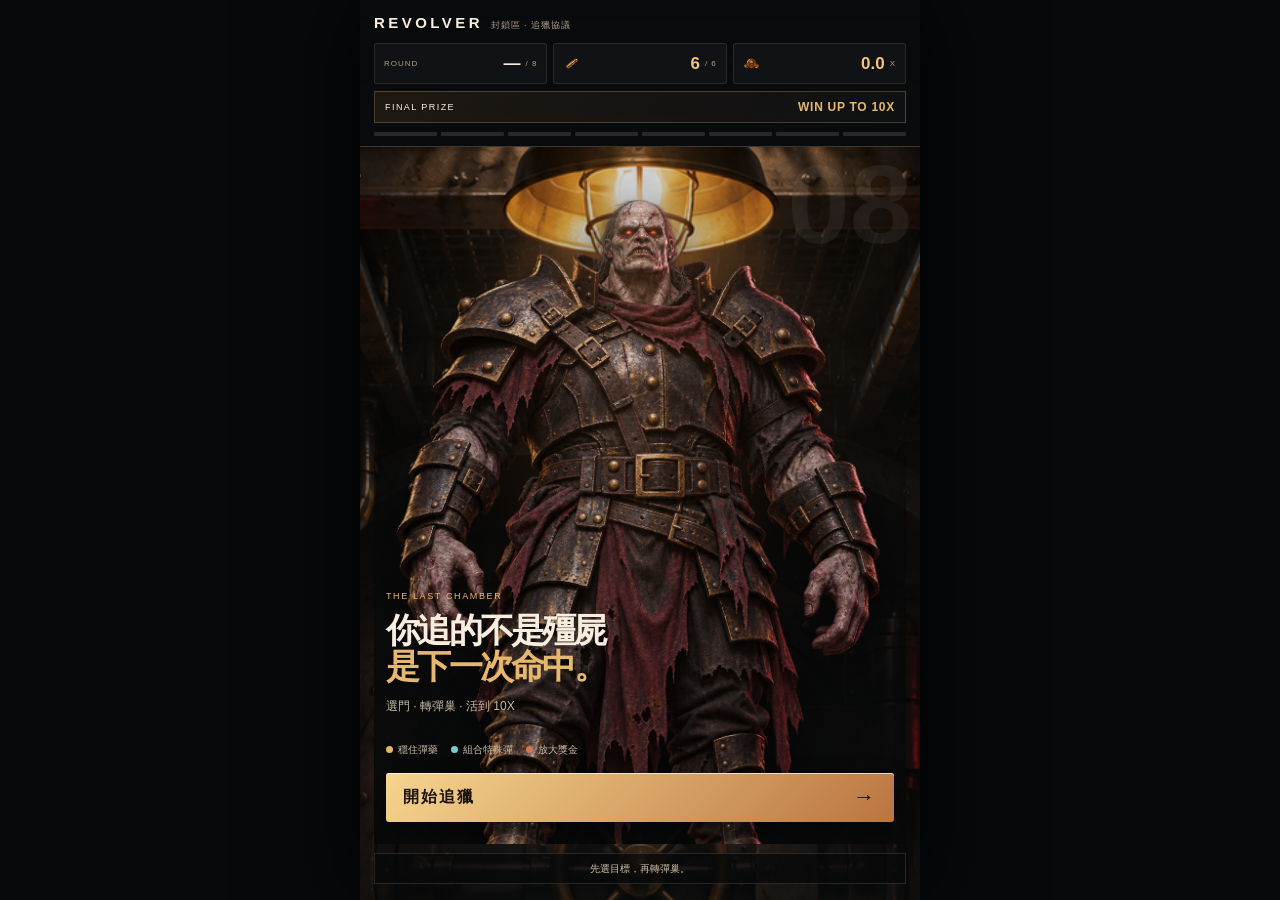
==== commit c710b256: "Bust mobile stylesheet cache" ====
--- a/index.html
+++ b/index.html
@@ -7,10 +7,10 @@
   <meta name="description" content="REVOLVER 左輪追獵：選擇目標，押上彈藥，轉動彈巢。">
   <title>REVOLVER · 左輪追獵</title>
   <link rel="preload" as="image" href="assets/vault-bg-v2.png" fetchpriority="high">
-  <link rel="stylesheet" href="style.css?v=reforge-5">
+  <link rel="stylesheet" href="style.css?v=reforge-7">
   <script defer src="rules.js?v=reforge-2"></script>
   <script defer src="audio.js?v=demo-2"></script>
-  <script defer src="game.js?v=reforge-5"></script>
+  <script defer src="game.js?v=reforge-6"></script>
 </head>
 <body>
   <main class="game" id="game" data-mode="ready">
--- a/style.css
+++ b/style.css
@@ -5,5 +5,7 @@
 .game{display:flex;flex-direction:column}.arena{flex:1;height:auto}.intro,.result{height:100%;min-height:0}
 @media(max-height:760px){.intro{min-height:calc(100svh - 205px);padding-top:18px}.intro-boss-wrap{inset:3% 0 20%}.intro h1{font-size:29px}.intro-legend{margin:12px 0}.enemy-stage{height:30vh;min-height:230px}.weapon{width:48vw}.weapon-panel{padding-top:7px}.choice-card{min-height:155px}.choice-art{height:82px}}
 .game[data-mode="fight"] .enemy-stage,.game[data-mode="spinning"] .enemy-stage{height:27vh;min-height:220px;max-height:285px}.game[data-mode="fight"] .weapon,.game[data-mode="spinning"] .weapon{width:min(48vw,220px)}.game[data-mode="boss-load"] .enemy-stage,.game[data-mode="boss"] .enemy-stage{height:21vh;min-height:170px;max-height:225px}.game[data-mode="boss-load"] .weapon,.game[data-mode="boss"] .weapon{width:min(43vw,190px)}.game[data-mode="boss-load"] .weapon-panel,.game[data-mode="boss"] .weapon-panel{padding-top:6px}.game[data-mode="boss-load"] .weapon-context small,.game[data-mode="boss"] .weapon-context small{display:none}
+.game{height:100dvh;min-height:100dvh;max-height:100dvh}.arena{height:auto;min-height:0;overflow:hidden}.weapon-panel{grid-template-columns:minmax(0,1fr) auto;gap:4px 12px;padding:8px 6px 0}.weapon-context{grid-column:1/-1;display:flex;align-items:baseline;gap:8px;padding:0}.weapon-context small{display:none}.weapon-wrap{grid-column:1;grid-row:2;justify-items:center;padding:0}.weapon{width:clamp(145px,40vw,190px)}.cylinder-caption{bottom:-2px}.fire-button{grid-column:2;grid-row:2;width:94px;min-height:62px}.game[data-mode="fight"] .enemy-stage,.game[data-mode="spinning"] .enemy-stage{height:clamp(175px,23dvh,235px);min-height:175px;max-height:235px}.game[data-mode="boss-load"] .enemy-stage,.game[data-mode="boss"] .enemy-stage{height:clamp(150px,18dvh,190px);min-height:150px;max-height:190px}.game[data-mode="fight"] .weapon,.game[data-mode="spinning"] .weapon{width:clamp(145px,40vw,190px)}.game[data-mode="boss-load"] .weapon,.game[data-mode="boss"] .weapon{width:clamp(130px,35vw,170px)}
 .choice-art{background:linear-gradient(145deg,rgba(102,73,44,.25),rgba(8,10,12,.8)),url('assets/vault-bg-v2.png') center/cover}.choice-art:before{content:"";position:absolute;inset:10px 16%;border:1px solid rgba(230,184,109,.35);background:linear-gradient(135deg,rgba(255,255,255,.08),transparent 35%,rgba(0,0,0,.28));box-shadow:inset 0 0 20px #000,0 3px 8px #000}.choice-art img{display:block;position:absolute;z-index:2;width:44px;height:44px;left:50%;top:50%;transform:translate(-50%,-54%);object-fit:contain;filter:drop-shadow(0 4px 5px #000)}.choice-card:hover .choice-art img{transform:translate(-50%,-54%) scale(1.08)}.door-glyph{position:absolute;z-index:3;left:0;right:0;bottom:15px;text-align:center;color:rgba(255,241,205,.7);font-size:8px;letter-spacing:.22em}.choice-card .choice-glint{z-index:4}
 .decision-note i{font-style:normal;color:var(--gold);font-size:14px}#encounter-kicker,#weapon-help{display:none}.encounter-head>div:nth-of-type(2){display:grid;gap:3px}
+.game,.game *{min-width:0}html,body{height:100%;overflow:hidden}.arena{display:flex;flex-direction:column;min-height:0}.route{flex:none}.hunt{display:flex;flex:1;flex-direction:column;min-height:0}.door-select{min-height:0}.fight-stage{flex:1;min-height:0}.fight-stage .enemy-stage{min-height:0}.cylinder i.loaded:after{inset:0;background-image:url('assets/cartridge.png');background-position:center;background-repeat:no-repeat;background-size:contain;box-shadow:0 0 9px rgba(230,184,109,.58)}.cylinder i.special-crit:after{background-image:url('assets/special-ammo-sheet-v2.png');background-position:0 center;background-size:300% 100%;box-shadow:0 0 12px #ef7544}.cylinder i.special-freeze:after{background-image:url('assets/special-ammo-sheet-v2.png');background-position:50% center;background-size:300% 100%;box-shadow:0 0 12px #6ed4df}.cylinder i.special-bounty:after{background-image:url('assets/special-ammo-sheet-v2.png');background-position:100% center;background-size:300% 100%;box-shadow:0 0 12px #edc46d}@media(max-height:760px){.game[data-mode="fight"] .enemy-stage,.game[data-mode="spinning"] .enemy-stage{height:170px;min-height:170px;max-height:170px}.game[data-mode="fight"] .weapon,.game[data-mode="spinning"] .weapon{width:164px}.weapon-panel{padding-top:5px}.weapon-wrap{padding:0}.cylinder-caption{bottom:-1px}}
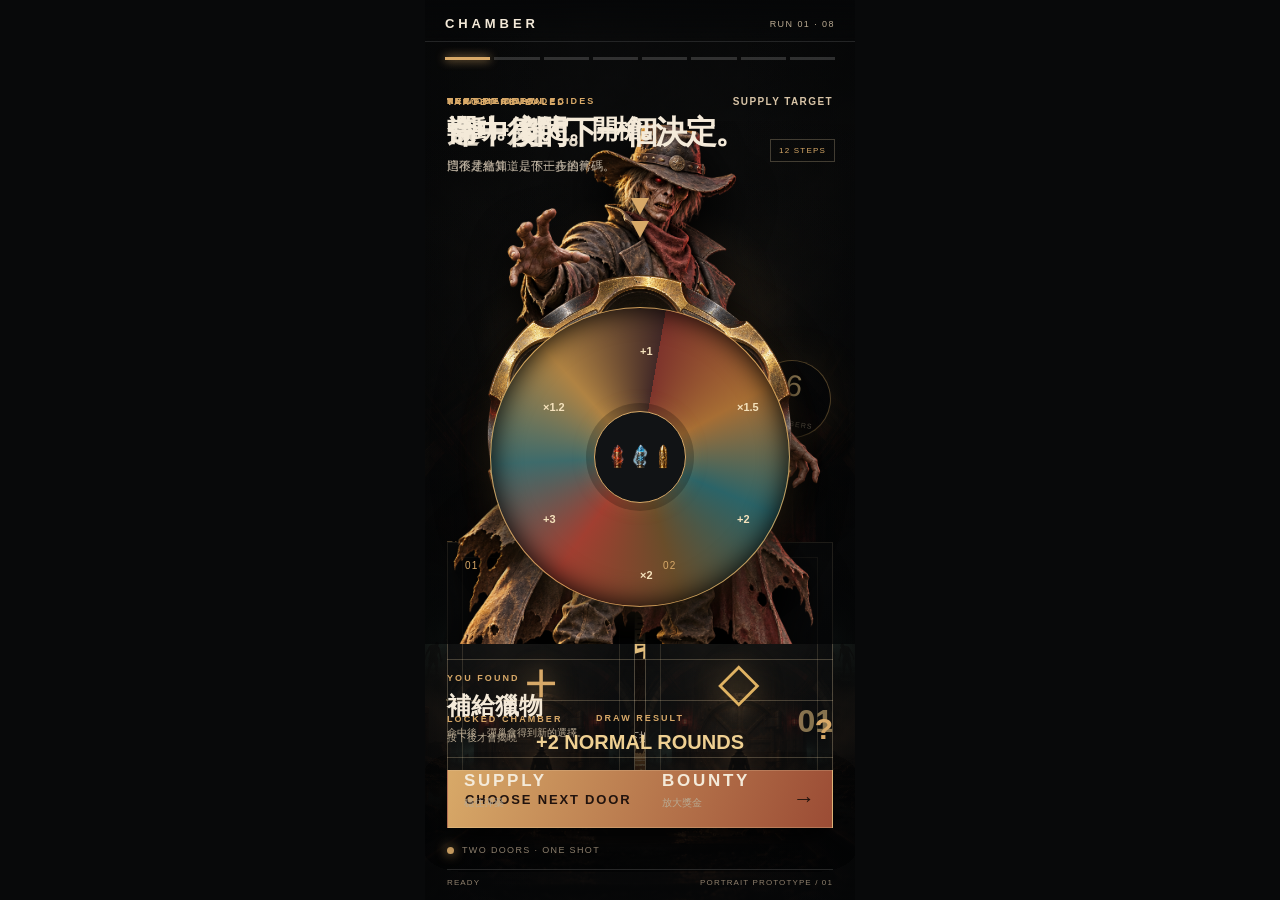
==== commit bafe63f2: "Create fresh portrait UI prototype" ====
--- a/index.html
+++ b/index.html
@@ -3,68 +3,22 @@
 <head>
   <meta charset="utf-8">
   <meta name="viewport" content="width=device-width, initial-scale=1, viewport-fit=cover">
-  <meta name="theme-color" content="#0c0e11">
-  <meta name="description" content="REVOLVER 左輪追獵：選擇目標，押上彈藥，轉動彈巢。">
-  <title>REVOLVER · 左輪追獵</title>
-  <link rel="preload" as="image" href="assets/vault-bg-v2.png" fetchpriority="high">
-  <link rel="stylesheet" href="style.css?v=reforge-7">
-  <script defer src="rules.js?v=reforge-2"></script>
-  <script defer src="audio.js?v=demo-2"></script>
-  <script defer src="game.js?v=reforge-6"></script>
+  <meta name="theme-color" content="#090a0b">
+  <title>CHAMBER · UI Prototype</title>
+  <link rel="stylesheet" href="style.css?v=prototype-1">
+  <script defer src="game.js?v=prototype-1"></script>
 </head>
 <body>
-  <main class="game" id="game" data-mode="ready">
-    <header class="hud">
-      <div class="brand"><span>REVOLVER</span><small>封鎖區 · 追獵協議</small></div>
-      <div class="hud-pills">
-        <div class="hud-pill"><span>ROUND</span><strong id="round-number">—</strong><small>/ 8</small></div>
-        <div class="hud-pill ammo-pill"><img src="assets/cartridge.png" alt=""><strong id="ammo">6</strong><small>/ 6</small></div>
-        <div class="hud-pill bonus-pill"><img src="assets/bounty-token.webp" alt=""><strong id="up">0.0</strong><small>X</small></div>
-      </div>
-      <div class="prize-bar"><span>FINAL PRIZE</span><strong>WIN UP TO 10X</strong></div>
-      <ol class="progress" id="progress" aria-label="八回合追獵進度"></ol>
-    </header>
-
-    <section class="arena" id="arena">
-      <div class="backdrop-number" aria-hidden="true">08</div>
-      <div class="route" id="route" aria-label="追獵進度"><span class="route-label">LOCKDOWN RUN</span><div class="route-line"><i id="route-dot"></i></div><strong id="route-title">準備進入封鎖區</strong></div>
-
-      <section class="intro" id="intro">
-        <div class="intro-copy"><span class="eyebrow">THE LAST CHAMBER</span><h1>你追的不是殭屍<br><em>是下一次命中。</em></h1><p>選門 · 轉彈巢 · 活到 10X</p></div>
-        <div class="intro-boss-wrap"><img src="assets/boss-v2.png" alt="封鎖區 Boss" class="intro-boss"></div>
-        <div class="intro-legend"><span><i class="legend-dot ammo"></i>穩住彈藥</span><span><i class="legend-dot special"></i>組合特殊彈</span><span><i class="legend-dot bonus"></i>放大獎金</span></div>
-        <button class="primary" id="start" type="button"><span>開始追獵</span><b>→</b></button>
-      </section>
-
-      <section class="hunt" id="hunt" hidden>
-        <section class="door-select" id="door-select">
-          <div class="objective-card"><div class="objective-icon">01</div><div><span class="eyebrow">NEXT</span><strong>兩扇門，選一扇</strong><small>門後才會看見目標</small></div></div>
-          <div class="choice-row" id="choice-row">
-            <button class="choice-card choice-ammo" id="choice-ammo" type="button"><span class="choice-art"><img src="assets/ammo-cache.webp" alt=""><i class="choice-glint"></i><b class="door-glyph">SUPPLY</b></span><span class="choice-top"><b>DOOR 01</b><i>物資線索</i></span><strong>補給</strong><small>門後可能藏著普通彈</small></button>
-            <button class="choice-card choice-bonus" id="choice-bonus" type="button"><span class="choice-art"><img src="assets/bounty-token.webp" alt=""><i class="choice-glint"></i><b class="door-glyph">BOUNTY</b></span><span class="choice-top"><b>DOOR 02</b><i>賞金線索</i></span><strong>獎金</strong><small>門後可能藏著獎金加成</small></button>
-            <button class="choice-card choice-crit" id="choice-crit" type="button"><span class="choice-art"><img src="assets/special-ammo-sheet-v2.png" alt=""><i class="choice-glint"></i><b class="door-glyph">EMBER</b></span><span class="choice-top"><b>DOOR 03</b><i>紅焰線索</i></span><strong>特殊彈</strong><small>門後可能藏著爆擊彈</small></button>
-            <button class="choice-card choice-freeze" id="choice-freeze" type="button"><span class="choice-art"><img src="assets/special-ammo-sheet-v2.png" alt=""><i class="choice-glint"></i><b class="door-glyph">FROST</b></span><span class="choice-top"><b>DOOR 04</b><i>霜印線索</i></span><strong>特殊彈</strong><small>門後可能藏著冰凍彈</small></button>
-            <button class="choice-card choice-bounty-ammo" id="choice-bounty" type="button"><span class="choice-art"><img src="assets/bounty-token.webp" alt=""><i class="choice-glint"></i><b class="door-glyph">GOLD</b></span><span class="choice-top"><b>DOOR 05</b><i>金殼線索</i></span><strong>特殊彈</strong><small>門後可能藏著賞金彈</small></button>
-          </div>
-          <p class="decision-note"><span class="decision-pulse"></span><b>選門</b><i>→</i><span>看目標</span><i>→</i><span>FIRE</span></p>
-        </section>
-
-        <section class="fight-stage" id="fight-stage" hidden>
-          <div class="encounter-head"><img id="target-icon" src="assets/zombie-supply-v2.png" alt=""><div class="encounter-mark"><span id="target-index">02</span><i></i></div><div><span class="eyebrow" id="encounter-kicker">TARGET ACQUIRED</span><strong id="target-name">補給殭屍</strong></div><span class="encounter-rule" id="encounter-rule">命中後抽取獎勵</span></div>
-          <div class="boss-status" id="boss-status" hidden><span><b id="boss-hp">3</b><small>/ 3 HP</small></span><i></i><span><b id="boss-clock">3</b><small>攻擊倒數</small></span></div>
-          <div class="boss-load" id="boss-load" hidden><div class="load-heading"><span class="eyebrow">LOADOUT</span><strong>開槍前，決定這一發要押什麼</strong></div><div class="load-options"><button id="load-crit" type="button"><span class="ammo-icon crit"></span><b>爆擊 <small id="load-crit-count">0</small></b></button><button id="load-freeze" type="button"><span class="ammo-icon freeze"></span><b>冰凍 <small id="load-freeze-count">0</small></b></button><button id="load-bounty" type="button"><span class="ammo-icon bounty"></span><b>賞金 <small id="load-bounty-count">0</small></b></button><button class="load-skip" id="load-skip" type="button"><b>跳過裝填</b><small>直接轉彈巢</small></button></div></div>
-          <div class="enemy-stage" id="enemy-stage"><div class="enemy-vignette"></div><div class="enemy-beam"></div><img id="enemy-art" src="assets/zombie-supply-v2.png" alt="本回合目標"><span class="crosshair" id="crosshair" aria-hidden="true"></span><div class="hit-flash" id="hit-flash"></div><span class="enemy-tag" id="enemy-tag">LIVE TARGET</span></div>
-        </section>
-      </section>
-
-      <section class="result" id="result" hidden><span class="result-seal">RUN COMPLETE</span><img src="assets/bounty-token.webp" alt="獎金" class="result-token"><p class="eyebrow" id="result-kicker">任務結束</p><h1 id="result-title"></h1><strong class="result-payout" id="result-payout">$0</strong><p id="result-detail"></p><button class="primary" id="restart" type="button"><span>再玩一輪</span><b>↻</b></button></section>
-
-      <section class="weapon-panel" id="weapon-panel" hidden><div class="weapon-context"><span class="eyebrow">彈巢</span><strong id="shot-state">選擇目標</strong><small id="weapon-help">轉動後開槍</small></div><div class="weapon-wrap"><div class="weapon" id="weapon"><span class="cylinder-pointer" aria-hidden="true"></span><div class="cylinder" id="cylinder" aria-label="六格彈巢"></div></div><div class="cylinder-caption"><span>6 CHAMBERS</span><b>RANDOM</b></div></div><button class="fire-button" id="fire" type="button" disabled><span>FIRE</span><small>轉彈巢</small></button></section>
-
-      <div class="hint" id="hint" role="status"></div>
-
-      <section class="loot-overlay" id="loot" aria-live="polite" hidden><div class="loot-panel"><div class="loot-eyebrow"><span class="eyebrow" id="loot-kicker">REWARD DRAW</span><span id="loot-round">NOW</span></div><h2 id="loot-title">戰利品抽選</h2><div class="loot-wheel" id="loot-wheel"><span class="wheel-pointer" aria-hidden="true"></span><div class="loot-disc" id="loot-disc"></div><div class="wheel-core"><img id="loot-core" src="assets/cylinder-v2.png" alt=""></div></div><strong class="loot-result" id="loot-result"></strong><small class="loot-sub">ADDED</small></div></section>
-    </section>
+  <main class="prototype" id="app" data-screen="start">
+    <div class="scene" aria-hidden="true"></div>
+    <header class="topbar"><span class="mark">CHAMBER</span><span class="session">RUN 01 · 08</span></header>
+    <div class="progress" aria-label="進度"><i class="active"></i><i></i><i></i><i></i><i></i><i></i><i></i><i></i></div>
+    <section class="screen screen-start" data-screen="start"><div class="start-copy"><span class="kicker">THE LAST SHOT</span><h1>每一格<br><em>都可能是最後一格。</em></h1><p>走進門。看見目標。決定要不要扣下扳機。</p></div><div class="start-badge"><span>6</span><small>CHAMBERS</small></div><button class="action action-primary" data-action="start"><span>ENTER THE LOCKDOWN</span><b>↗</b></button></section>
+    <section class="screen screen-doors" data-screen="doors" hidden><div class="screen-heading"><span class="kicker">NEXT DECISION</span><h2>選一扇門。</h2><p>門後才會知道，你正在追什麼。</p></div><div class="door-grid"><button class="door door-supply" data-door="supply"><span class="door-number">01</span><span class="door-icon">＋</span><strong>SUPPLY</strong><small>穩住彈藥</small></button><button class="door door-bounty" data-door="bounty"><span class="door-number">02</span><span class="door-icon">◇</span><strong>BOUNTY</strong><small>放大獎金</small></button></div><div class="micro-note"><span class="signal"></span> TWO DOORS · ONE SHOT</div></section>
+    <section class="screen screen-target" data-screen="target" hidden><div class="target-header"><span class="kicker">TARGET REVEALED</span><strong id="target-type">SUPPLY TARGET</strong></div><div class="target-window"><img src="assets/target-reset.png" alt="目標角色"><div class="target-reticle" aria-hidden="true"></div><span class="target-distance">12 STEPS</span></div><div class="target-card"><div><span class="kicker">YOU FOUND</span><h2 id="target-title">補給獵物</h2><p id="target-copy">命中後，彈巢會得到新的選擇。</p></div><span class="target-mark">01</span></div><button class="action action-primary" data-action="aim"><span>TAKE THE SHOT</span><b>→</b></button></section>
+    <section class="screen screen-shot" data-screen="shot" hidden><div class="shot-heading"><span class="kicker">THE CHAMBER DECIDES</span><h2>轉動。鎖定。開槍。</h2></div><div class="cylinder-stage"><span class="pointer" aria-hidden="true"></span><img class="cylinder-art" src="assets/cylinder-reset.png" alt="六格彈巢"><div class="slots" aria-label="六格彈巢"><i class="loaded"></i><i class="loaded"></i><i class="empty"></i><i class="loaded"></i><i class="empty"></i><i class="loaded"></i></div></div><div class="shot-result" id="shot-result"><span class="kicker">LOCKED CHAMBER</span><strong>?</strong><small>按下後才會揭曉</small></div><button class="action action-fire" data-action="fire"><span>FIRE</span><b>↗</b></button></section>
+    <section class="screen screen-reward" data-screen="reward" hidden><div class="screen-heading"><span class="kicker">REWARD DRAW</span><h2>命中後的下一個決定。</h2><p>這不是結算，是下一步的籌碼。</p></div><div class="reward-wheel"><span class="wheel-pointer"></span><div class="wheel-ring"><span>+1</span><span>×1.5</span><span>+2</span><span>×2</span><span>+3</span><span>×1.2</span></div><div class="wheel-core"><img src="assets/ammo-sheet-reset.png" alt="特殊彈"></div></div><div class="reward-readout"><span class="kicker">DRAW RESULT</span><strong>+2 NORMAL ROUNDS</strong></div><button class="action action-primary" data-action="next"><span>CHOOSE NEXT DOOR</span><b>→</b></button></section>
+    <footer class="bottomline"><span id="state-label">READY</span><span>PORTRAIT PROTOTYPE / 01</span></footer>
   </main>
 </body>
 </html>
--- a/style.css
+++ b/style.css
@@ -1,11 +1 @@
-:root{color-scheme:dark;--ink:#f7eee0;--muted:#ad9d88;--line:rgba(231,188,119,.26);--gold:#e6b86d;--ember:#d96842;--cyan:#74cbd0;--panel:rgba(13,15,18,.82);--shadow:0 18px 60px rgba(0,0,0,.42);font-family:Inter,"Noto Sans TC","Microsoft JhengHei",sans-serif}*{box-sizing:border-box}html,body{margin:0;min-height:100%;background:#07090b;color:var(--ink)}body{overflow-x:hidden}button{font:inherit;color:inherit}button:focus-visible{outline:2px solid var(--gold);outline-offset:3px}.game{width:min(100%,560px);min-height:100svh;margin:auto;position:relative;overflow:hidden;background:#0b0e11;box-shadow:0 0 90px #000}.game:before{content:"";position:fixed;inset:0;z-index:-1;background:#07090b}.hud{position:relative;z-index:3;padding:14px 14px 10px;background:linear-gradient(180deg,rgba(8,10,12,.98),rgba(8,10,12,.78));border-bottom:1px solid var(--line)}.brand{display:flex;align-items:baseline;gap:8px}.brand span{font-size:15px;letter-spacing:.23em;font-weight:900}.brand small{font-size:9px;color:var(--muted);letter-spacing:.1em}.hud-pills{display:grid;grid-template-columns:repeat(3,1fr);gap:6px;margin-top:11px}.hud-pill{min-height:41px;display:flex;align-items:center;gap:5px;padding:8px 9px;background:rgba(255,255,255,.035);border:1px solid rgba(255,255,255,.1);border-radius:3px}.hud-pill span,.hud-pill small{font-size:8px;letter-spacing:.12em;color:var(--muted);text-transform:uppercase}.hud-pill strong{font-size:17px;color:var(--ink);margin-left:auto}.hud-pill img{width:17px;height:17px;object-fit:contain}.ammo-pill strong{color:#f1c478}.bonus-pill strong{color:#f1c478}.prize-bar{display:flex;justify-content:space-between;align-items:center;padding:8px 10px;margin-top:7px;border:1px solid var(--line);background:linear-gradient(90deg,rgba(180,120,50,.12),rgba(255,255,255,.025));font-size:9px;letter-spacing:.16em}.prize-bar strong{color:var(--gold);font-size:12px;letter-spacing:.06em}.progress{display:grid;grid-template-columns:repeat(8,1fr);gap:4px;list-style:none;padding:0;margin:9px 0 0}.progress li{height:4px;background:rgba(255,255,255,.12);border-radius:1px}.progress li.done{background:var(--gold)}.progress li.current{background:#fff0c7;box-shadow:0 0 9px var(--gold)}.arena{position:relative;min-height:calc(100svh - 150px);padding:0 14px 16px;background:linear-gradient(180deg,rgba(7,9,10,.15),rgba(7,9,10,.7)),url('assets/vault-bg-v2.png') center top/cover fixed}.backdrop-number{position:absolute;right:8px;top:2px;color:rgba(255,255,255,.06);font-size:112px;font-weight:900;line-height:1;pointer-events:none}.route{position:relative;z-index:1;display:grid;grid-template-columns:auto 1fr auto;align-items:center;gap:9px;padding:12px 2px 8px}.route-label,.eyebrow{font-size:9px;letter-spacing:.18em;color:var(--gold);text-transform:uppercase}.route-line{height:1px;background:rgba(255,255,255,.19);position:relative}.route-line i{display:block;width:10px;height:10px;border-radius:50%;background:#fff2c8;box-shadow:0 0 14px var(--gold);transform:translate(-50%,-4px);transition:.4s}.route strong{font-size:10px;color:#f0e4d1}.intro{position:relative;min-height:calc(100svh - 205px);padding:30px 12px 22px;display:flex;flex-direction:column;justify-content:flex-end;overflow:hidden}.intro:before{content:"";position:absolute;inset:0;background:radial-gradient(circle at 50% 39%,rgba(212,120,57,.24),transparent 35%),linear-gradient(180deg,transparent 25%,rgba(8,9,10,.92) 78%)}.intro-copy{position:relative;z-index:2;margin-bottom:7px}.intro h1{font-size:34px;line-height:1.08;letter-spacing:-.08em;margin:9px 0 12px}.intro h1 em{font-style:normal;color:var(--gold)}.intro p{max-width:275px;color:#c8baa6;font-size:12px;line-height:1.65;margin:0}.intro-boss-wrap{position:absolute;z-index:1;inset:7% 0 17%;display:grid;place-items:center;pointer-events:none}.intro-boss{width:94%;height:100%;object-fit:contain;object-position:center bottom;filter:drop-shadow(0 20px 25px rgba(0,0,0,.65));opacity:.83;mix-blend-mode:screen}.intro-legend{position:relative;z-index:2;display:flex;gap:13px;flex-wrap:wrap;margin:19px 0 16px;color:#c8baa6;font-size:10px}.intro-legend span{display:flex;align-items:center;gap:5px}.legend-dot{width:7px;height:7px;border-radius:50%;display:inline-block}.legend-dot.ammo{background:#e2b66c}.legend-dot.special{background:#76cbd0}.legend-dot.bonus{background:#db7453}.primary{position:relative;z-index:2;border:0;border-radius:3px;background:linear-gradient(135deg,#f6d58e,#ba7540);color:#1a120e;min-height:49px;padding:0 17px;display:flex;align-items:center;justify-content:space-between;box-shadow:0 10px 25px rgba(0,0,0,.35),inset 0 1px rgba(255,255,255,.7);font-weight:900;letter-spacing:.12em}.primary b{font-size:22px;font-weight:400}.hunt{position:relative;z-index:2}.objective-card{display:flex;gap:11px;align-items:center;margin:5px 0 12px;padding:13px 11px;background:linear-gradient(120deg,rgba(35,29,23,.92),rgba(16,18,20,.9));border:1px solid var(--line);box-shadow:var(--shadow)}.objective-icon{width:38px;height:38px;display:grid;place-items:center;border:1px solid rgba(230,184,109,.5);color:var(--gold);font-size:11px;font-weight:900}.objective-card div:last-child{display:grid;gap:4px}.objective-card strong{font-size:15px}.objective-card small{font-size:10px;color:var(--muted)}.choice-row{display:grid;grid-template-columns:repeat(2,minmax(0,1fr));gap:8px}.choice-card{position:relative;min-width:0;min-height:181px;padding:0 10px 12px;overflow:hidden;text-align:left;border:1px solid rgba(255,255,255,.12);background:linear-gradient(180deg,rgba(20,23,26,.75),rgba(10,12,14,.93));box-shadow:var(--shadow);cursor:pointer;transition:.25s}.choice-card:hover,.choice-card.selected{border-color:var(--gold);transform:translateY(-2px)}.choice-card:disabled{display:none}.choice-card:after{content:"";position:absolute;inset:auto 0 0;height:2px;background:var(--accent,var(--gold));box-shadow:0 0 15px var(--accent,var(--gold))}.choice-ammo{--accent:#d9ae62}.choice-bonus{--accent:#d86e4e}.choice-crit{--accent:#e47c42}.choice-freeze{--accent:#69c8d2}.choice-bounty-ammo{--accent:#e8cb71}.choice-art{height:108px;margin:0 -10px 8px;display:block;position:relative;overflow:hidden;background:radial-gradient(circle at 50% 55%,color-mix(in srgb,var(--accent) 22%,transparent),transparent 68%)}.choice-art img{width:100%;height:145%;object-fit:contain;object-position:center 28%;filter:drop-shadow(0 12px 8px rgba(0,0,0,.6));transition:.3s}.choice-card:hover .choice-art img{transform:scale(1.05)}.choice-glint{position:absolute;inset:0;background:linear-gradient(110deg,transparent 25%,rgba(255,255,255,.18) 48%,transparent 67%);transform:translateX(-120%);transition:.5s}.choice-card:hover .choice-glint{transform:translateX(120%)}.choice-top{display:flex;align-items:baseline;justify-content:space-between;gap:4px}.choice-top b{font-size:9px;letter-spacing:.14em;color:var(--accent)}.choice-top i{font-style:normal;font-size:10px;color:#d5c7b2;white-space:nowrap}.choice-card strong{display:block;color:#f6e4be;font-size:14px;line-height:1.2;margin-top:9px}.choice-card small{display:block;color:var(--muted);font-size:9px;margin-top:3px}.decision-note{display:flex;align-items:center;gap:8px;margin:12px 1px 0;color:#b7a893;font-size:9px}.decision-note span:last-child{margin-left:auto;color:#776d60}.decision-pulse{width:7px;height:7px;border-radius:50%;background:var(--gold);box-shadow:0 0 10px var(--gold)}.fight-stage{display:grid;gap:8px}.encounter-head{display:flex;align-items:center;gap:9px;padding:10px 9px;border:1px solid var(--line);background:rgba(11,13,15,.78)}.encounter-head>div:nth-child(2){display:grid;gap:3px}.encounter-head strong{font-size:15px}.encounter-mark{display:grid;place-items:center;width:34px;height:34px;border:1px solid var(--line);color:var(--gold);font-weight:900;font-size:11px}.encounter-mark i{width:5px;height:5px;border-radius:50%;background:var(--accent,var(--gold));box-shadow:0 0 8px var(--accent,var(--gold))}.encounter-rule{margin-left:auto;text-align:right;color:var(--muted);font-size:9px;max-width:76px}.boss-status{display:flex;justify-content:space-between;align-items:center;padding:8px 12px;border:1px solid rgba(220,100,65,.4);background:rgba(62,22,18,.56);color:#f0c7a2}.boss-status span{display:flex;align-items:baseline;gap:4px}.boss-status b{font-size:20px;color:#fff0d7}.boss-status small{font-size:9px;color:#c6a58d}.boss-status i{width:1px;height:22px;background:rgba(255,255,255,.2)}.boss-load{padding:10px;border:1px solid var(--line);background:rgba(11,13,15,.82)}.load-heading{display:grid;gap:3px;margin-bottom:8px}.load-heading strong{font-size:12px}.load-options{display:grid;grid-template-columns:repeat(4,1fr);gap:6px}.load-options button{min-height:55px;border:1px solid rgba(255,255,255,.13);background:rgba(255,255,255,.045);display:grid;place-items:center;gap:2px;padding:5px;cursor:pointer}.load-options button:disabled{opacity:.28;cursor:not-allowed}.load-options button:not(:disabled):hover{border-color:var(--gold);background:rgba(230,184,109,.12)}.load-options b{font-size:9px}.load-options b small{color:var(--gold);font-size:10px}.load-skip{color:#e8d0ae}.ammo-icon{width:20px;height:20px;display:block;background-image:url('assets/special-ammo-sheet-v2.png');background-size:300% 100%;background-repeat:no-repeat;filter:drop-shadow(0 3px 3px #000)}.ammo-icon.crit{background-position:0 center}.ammo-icon.freeze{background-position:50% center}.ammo-icon.bounty{background-position:100% center}.enemy-stage{position:relative;min-height:310px;height:39vh;max-height:440px;display:grid;place-items:end center;overflow:hidden;background:radial-gradient(ellipse at 50% 66%,rgba(197,105,54,.24),transparent 52%)}.enemy-stage:before{content:"";position:absolute;inset:0;background:linear-gradient(180deg,transparent 42%,rgba(8,10,12,.72)),url('assets/vault-bg-v2.png') center/cover;opacity:.48}.enemy-stage:after{content:"";position:absolute;left:10%;right:10%;bottom:8%;height:1px;background:linear-gradient(90deg,transparent,var(--gold),transparent);box-shadow:0 0 20px var(--gold)}.enemy-vignette{position:absolute;inset:0;background:radial-gradient(ellipse,transparent 30%,rgba(0,0,0,.52));z-index:1}.enemy-beam{position:absolute;inset:0;background:linear-gradient(105deg,transparent 38%,rgba(255,220,162,.08) 50%,transparent 62%);z-index:2;animation:sweep 4s linear infinite}.enemy-stage img{position:relative;z-index:3;width:86%;height:95%;object-fit:contain;object-position:center bottom;filter:drop-shadow(0 20px 15px #000);transition:.25s}.enemy-tag{position:absolute;z-index:4;top:10px;right:8px;font-size:8px;letter-spacing:.16em;color:#d9b777;border:1px solid rgba(230,184,109,.3);padding:5px 7px;background:rgba(6,8,10,.65)}.enemy-stage[data-target="boss"] img{width:95%;height:100%}.enemy-stage[data-target="crit"],.enemy-stage[data-target="freeze"]{--accent:#74cbd0}.enemy-stage[data-target="bounty"]{--accent:#d86e4e}.enemy-stage[data-state="aim"] img{transform:scale(1.04);filter:drop-shadow(0 0 20px var(--gold))}.enemy-stage[data-state="hit"] img{animation:hit .45s ease both}.enemy-stage[data-state="miss"]{filter:saturate(.5)}.crosshair{position:absolute;z-index:5;left:50%;top:42%;width:28px;height:28px;border:1px solid rgba(235,203,141,.7);border-radius:50%;transform:translate(-50%,-50%);opacity:0}.crosshair:before,.crosshair:after{content:"";position:absolute;background:var(--gold)}.crosshair:before{width:44px;height:1px;left:-9px;top:13px}.crosshair:after{height:44px;width:1px;left:13px;top:-9px}.enemy-stage[data-state="aim"] .crosshair{opacity:1;animation:cross .8s ease}.hit-flash{position:absolute;z-index:6;inset:0;background:#fff0c3;opacity:0;pointer-events:none}.enemy-stage[data-state="hit"] .hit-flash{animation:flash .45s ease}.weapon-panel{position:relative;display:grid;grid-template-columns:1fr auto;gap:6px 12px;align-items:center;margin-top:8px;padding:12px 8px 2px;border-top:1px solid rgba(255,255,255,.12)}.weapon-context{display:grid;gap:4px;align-self:start;padding-top:4px}.weapon-context strong{font-size:15px}.weapon-context small{font-size:9px;color:var(--muted);line-height:1.4}.weapon-wrap{grid-column:1 / -1;display:grid;place-items:center;position:relative;padding:4px 0}.weapon{width:min(61vw,280px);aspect-ratio:1;position:relative;filter:drop-shadow(0 15px 18px rgba(0,0,0,.75))}.cylinder{position:absolute;inset:0;background:url('assets/cylinder-v2.png') center/contain no-repeat;transition:transform .9s cubic-bezier(.17,.62,.24,1)}.cylinder i{position:absolute;width:17%;height:17%;left:50%;top:50%;margin:-8.5%;transform:rotate(var(--slot-angle)) translateY(-198%);border-radius:50%;background:rgba(5,6,7,.93);border:2px solid rgba(224,173,94,.62);box-shadow:inset 0 4px 9px #000;transition:.2s}.cylinder i.loaded:after{content:"";position:absolute;inset:18%;border-radius:50%;background:radial-gradient(circle at 35% 30%,#ffe3a4,#b76631 38%,#261914 74%);box-shadow:0 0 9px #df914d}.cylinder i.special-crit:after{background:radial-gradient(circle at 35% 30%,#fff0c7,#df5a37 34%,#4b1511 76%);box-shadow:0 0 12px #ef7544}.cylinder i.special-freeze:after{background:radial-gradient(circle at 35% 30%,#e8ffff,#65c7d1 34%,#123849 76%);box-shadow:0 0 12px #6ed4df}.cylinder i.special-bounty:after{background:radial-gradient(circle at 35% 30%,#fff8c9,#dfb54c 34%,#4c2b13 76%);box-shadow:0 0 12px #edc46d}.cylinder i.selected{border-color:#fff4cb;box-shadow:0 0 0 4px rgba(255,216,127,.25),0 0 25px var(--gold)}.cylinder-pointer{position:absolute;z-index:4;left:50%;top:-2px;width:0;height:0;border-left:9px solid transparent;border-right:9px solid transparent;border-top:15px solid var(--gold);filter:drop-shadow(0 3px 5px #000);transform:translateX(-50%)}.cylinder-caption{display:flex;gap:8px;position:absolute;bottom:2px;left:50%;transform:translateX(-50%);white-space:nowrap;color:var(--muted);font-size:8px;letter-spacing:.16em}.cylinder-caption b{color:var(--gold);font-weight:500}.fire-button{align-self:end;width:108px;min-height:67px;border:1px solid rgba(231,188,119,.55);background:linear-gradient(135deg,rgba(160,76,39,.86),rgba(69,27,21,.95));display:grid;place-items:center;box-shadow:0 8px 25px rgba(0,0,0,.4);cursor:pointer}.fire-button:disabled{opacity:.34;cursor:not-allowed}.fire-button:not(:disabled):hover{background:linear-gradient(135deg,#e18b4d,#7f3026)}.fire-button span{font-size:21px;letter-spacing:.12em;font-weight:900}.fire-button small{font-size:8px;color:#e7c8a2}.hint{position:relative;z-index:4;margin-top:9px;min-height:31px;padding:8px 10px;text-align:center;border:1px solid rgba(255,255,255,.12);background:rgba(7,9,10,.76);color:#cbbba7;font-size:10px}.hint[data-tone="success"]{color:#e9d499;border-color:rgba(225,184,98,.38)}.hint[data-tone="loss"]{color:#ed9475;border-color:rgba(220,95,67,.5)}.result{min-height:calc(100svh - 205px);display:grid;place-items:center;align-content:center;text-align:center;padding:24px}.result-seal{font-size:9px;letter-spacing:.24em;color:var(--gold)}.result-token{width:88px;margin:10px 0;filter:drop-shadow(0 12px 12px #000)}.result h1{font-size:31px;margin:3px 0 7px}.result-payout{font-size:30px;color:var(--gold)}.result p:not(.eyebrow){max-width:280px;color:var(--muted);font-size:11px;line-height:1.6}.result .primary{width:100%;margin-top:18px}.loot-overlay{position:absolute;z-index:20;inset:0;display:grid;place-items:center;background:rgba(4,6,7,.78);backdrop-filter:blur(8px);padding:18px}.loot-panel{width:100%;padding:18px 14px;text-align:center;background:linear-gradient(145deg,rgba(28,23,19,.98),rgba(9,12,14,.98));border:1px solid rgba(231,188,119,.55);box-shadow:0 20px 80px #000}.loot-eyebrow{display:flex;justify-content:space-between;align-items:center}.loot-eyebrow>span:last-child{font-size:8px;color:var(--muted);letter-spacing:.2em}.loot-panel h2{margin:6px 0 3px;font-size:21px}.loot-wheel{width:min(74vw,300px);aspect-ratio:1;margin:10px auto;position:relative}.loot-disc{position:absolute;inset:14%;border-radius:50%;border:1px solid rgba(231,188,119,.55);background:conic-gradient(from -8deg,#8d3f2e,#2d6971,#a26c35,#23383e,#b68a45,#693728,#2c5a62,#9e5c34,#1e2529);box-shadow:inset 0 0 28px #000,0 0 20px rgba(231,188,119,.16);transition:transform 1.2s cubic-bezier(.12,.7,.2,1)}.wheel-pocket{position:absolute;top:50%;left:50%;width:52px;color:#fff2d0;font-size:8px;font-weight:800;transform:rotate(var(--angle)) translateY(-95px) rotate(calc(var(--angle) * -1));white-space:nowrap}.wheel-pointer{position:absolute;z-index:3;left:50%;top:-1px;width:0;height:0;border-left:9px solid transparent;border-right:9px solid transparent;border-top:16px solid var(--gold);transform:translateX(-50%);filter:drop-shadow(0 3px 4px #000)}.wheel-core{position:absolute;z-index:2;inset:35%;display:grid;place-items:center;border:1px solid rgba(231,188,119,.6);border-radius:50%;background:#141313;box-shadow:0 0 0 8px rgba(0,0,0,.28),inset 0 0 18px #000}.wheel-core img{width:74%;height:74%;object-fit:contain}.loot-result{display:block;color:var(--gold);font-size:18px}.loot-sub{display:block;margin-top:4px;color:var(--muted);font-size:9px}@keyframes sweep{to{transform:translateX(80%)}}@keyframes hit{0%,100%{transform:translateX(0)}30%{transform:translateX(-8px) rotate(-1deg)}65%{transform:translateX(7px) rotate(1deg)}}@keyframes flash{0%{opacity:0}25%{opacity:.65}100%{opacity:0}}@keyframes cross{0%{transform:translate(-50%,-50%) scale(1.7);opacity:0}50%{opacity:1}100%{transform:translate(-50%,-50%) scale(1);opacity:1}}@media(max-width:390px){.hud{padding-left:10px;padding-right:10px}.arena{padding-left:10px;padding-right:10px}.choice-row{gap:6px}.choice-card{min-height:170px;padding-left:8px;padding-right:8px}.choice-art{margin-left:-8px;margin-right:-8px;height:98px}.choice-top i{font-size:9px}.choice-card strong{font-size:12px}.weapon{width:58vw}.fire-button{width:96px}}@media(min-width:500px){.choice-row{grid-template-columns:repeat(3,1fr)}.choice-card{min-height:194px}.choice-art{height:116px}}
-:where([hidden]){display:none!important}
-.encounter-head>img{width:32px;height:32px;object-fit:contain;filter:drop-shadow(0 4px 5px #000)}
-.game{height:100svh;min-height:100svh}.arena{height:calc(100svh - 150px);min-height:0;overflow:hidden}
-.game{display:flex;flex-direction:column}.arena{flex:1;height:auto}.intro,.result{height:100%;min-height:0}
-@media(max-height:760px){.intro{min-height:calc(100svh - 205px);padding-top:18px}.intro-boss-wrap{inset:3% 0 20%}.intro h1{font-size:29px}.intro-legend{margin:12px 0}.enemy-stage{height:30vh;min-height:230px}.weapon{width:48vw}.weapon-panel{padding-top:7px}.choice-card{min-height:155px}.choice-art{height:82px}}
-.game[data-mode="fight"] .enemy-stage,.game[data-mode="spinning"] .enemy-stage{height:27vh;min-height:220px;max-height:285px}.game[data-mode="fight"] .weapon,.game[data-mode="spinning"] .weapon{width:min(48vw,220px)}.game[data-mode="boss-load"] .enemy-stage,.game[data-mode="boss"] .enemy-stage{height:21vh;min-height:170px;max-height:225px}.game[data-mode="boss-load"] .weapon,.game[data-mode="boss"] .weapon{width:min(43vw,190px)}.game[data-mode="boss-load"] .weapon-panel,.game[data-mode="boss"] .weapon-panel{padding-top:6px}.game[data-mode="boss-load"] .weapon-context small,.game[data-mode="boss"] .weapon-context small{display:none}
-.game{height:100dvh;min-height:100dvh;max-height:100dvh}.arena{height:auto;min-height:0;overflow:hidden}.weapon-panel{grid-template-columns:minmax(0,1fr) auto;gap:4px 12px;padding:8px 6px 0}.weapon-context{grid-column:1/-1;display:flex;align-items:baseline;gap:8px;padding:0}.weapon-context small{display:none}.weapon-wrap{grid-column:1;grid-row:2;justify-items:center;padding:0}.weapon{width:clamp(145px,40vw,190px)}.cylinder-caption{bottom:-2px}.fire-button{grid-column:2;grid-row:2;width:94px;min-height:62px}.game[data-mode="fight"] .enemy-stage,.game[data-mode="spinning"] .enemy-stage{height:clamp(175px,23dvh,235px);min-height:175px;max-height:235px}.game[data-mode="boss-load"] .enemy-stage,.game[data-mode="boss"] .enemy-stage{height:clamp(150px,18dvh,190px);min-height:150px;max-height:190px}.game[data-mode="fight"] .weapon,.game[data-mode="spinning"] .weapon{width:clamp(145px,40vw,190px)}.game[data-mode="boss-load"] .weapon,.game[data-mode="boss"] .weapon{width:clamp(130px,35vw,170px)}
-.choice-art{background:linear-gradient(145deg,rgba(102,73,44,.25),rgba(8,10,12,.8)),url('assets/vault-bg-v2.png') center/cover}.choice-art:before{content:"";position:absolute;inset:10px 16%;border:1px solid rgba(230,184,109,.35);background:linear-gradient(135deg,rgba(255,255,255,.08),transparent 35%,rgba(0,0,0,.28));box-shadow:inset 0 0 20px #000,0 3px 8px #000}.choice-art img{display:block;position:absolute;z-index:2;width:44px;height:44px;left:50%;top:50%;transform:translate(-50%,-54%);object-fit:contain;filter:drop-shadow(0 4px 5px #000)}.choice-card:hover .choice-art img{transform:translate(-50%,-54%) scale(1.08)}.door-glyph{position:absolute;z-index:3;left:0;right:0;bottom:15px;text-align:center;color:rgba(255,241,205,.7);font-size:8px;letter-spacing:.22em}.choice-card .choice-glint{z-index:4}
-.decision-note i{font-style:normal;color:var(--gold);font-size:14px}#encounter-kicker,#weapon-help{display:none}.encounter-head>div:nth-of-type(2){display:grid;gap:3px}
-.game,.game *{min-width:0}html,body{height:100%;overflow:hidden}.arena{display:flex;flex-direction:column;min-height:0}.route{flex:none}.hunt{display:flex;flex:1;flex-direction:column;min-height:0}.door-select{min-height:0}.fight-stage{flex:1;min-height:0}.fight-stage .enemy-stage{min-height:0}.cylinder i.loaded:after{inset:0;background-image:url('assets/cartridge.png');background-position:center;background-repeat:no-repeat;background-size:contain;box-shadow:0 0 9px rgba(230,184,109,.58)}.cylinder i.special-crit:after{background-image:url('assets/special-ammo-sheet-v2.png');background-position:0 center;background-size:300% 100%;box-shadow:0 0 12px #ef7544}.cylinder i.special-freeze:after{background-image:url('assets/special-ammo-sheet-v2.png');background-position:50% center;background-size:300% 100%;box-shadow:0 0 12px #6ed4df}.cylinder i.special-bounty:after{background-image:url('assets/special-ammo-sheet-v2.png');background-position:100% center;background-size:300% 100%;box-shadow:0 0 12px #edc46d}@media(max-height:760px){.game[data-mode="fight"] .enemy-stage,.game[data-mode="spinning"] .enemy-stage{height:170px;min-height:170px;max-height:170px}.game[data-mode="fight"] .weapon,.game[data-mode="spinning"] .weapon{width:164px}.weapon-panel{padding-top:5px}.weapon-wrap{padding:0}.cylinder-caption{bottom:-1px}}
+:root{font-family:Inter,"Noto Sans TC","Microsoft JhengHei",sans-serif;color:#f4ead9;background:#08090a;color-scheme:dark;--gold:#d8a968;--rust:#a64c36;--line:rgba(238,213,170,.25)}*{box-sizing:border-box}html,body{width:100%;height:100%;margin:0;overflow:hidden;background:#08090a}button{font:inherit;color:inherit}.prototype{position:relative;width:min(100%,430px);height:100dvh;min-height:560px;margin:auto;overflow:hidden;background:#12100f;isolation:isolate}.scene{position:absolute;inset:0;z-index:-2;background:linear-gradient(180deg,rgba(4,5,6,.75),rgba(4,5,6,.16) 42%,rgba(5,6,7,.92)),url('assets/ui-hero-reset.png') center/cover no-repeat;transform:scale(1.02)}.prototype:after{content:"";position:absolute;z-index:-1;inset:0;background:linear-gradient(90deg,rgba(5,6,7,.55),transparent 28%,transparent 72%,rgba(5,6,7,.55));pointer-events:none}.topbar{position:absolute;z-index:4;top:0;left:0;right:0;padding:calc(16px + env(safe-area-inset-top)) 20px 10px;display:flex;justify-content:space-between;align-items:center;border-bottom:1px solid rgba(255,255,255,.12);background:linear-gradient(180deg,rgba(5,6,7,.9),transparent)}.mark{font-size:13px;font-weight:900;letter-spacing:.3em}.session{font-size:9px;letter-spacing:.16em;color:#b9aa92}.progress{position:absolute;z-index:4;top:57px;left:20px;right:20px;display:grid;grid-template-columns:repeat(8,1fr);gap:4px;margin:0}.progress i{height:3px;background:rgba(255,255,255,.16)}.progress i.active{background:var(--gold);box-shadow:0 0 10px var(--gold)}.screen{position:absolute;inset:0;padding:96px 22px 45px;display:flex;flex-direction:column}.screen-start{justify-content:flex-end;padding-bottom:72px}.start-copy{margin-bottom:22px}.kicker{display:block;color:var(--gold);font-size:9px;letter-spacing:.23em;font-weight:700}.start-copy h1{font-size:clamp(34px,10vw,48px);line-height:1.05;letter-spacing:-.08em;margin:13px 0 15px}.start-copy h1 em{font-style:normal;color:#e9c482}.start-copy p,.screen-heading p{max-width:285px;margin:0;color:#c1b5a3;font-size:12px;line-height:1.65}.start-badge{position:absolute;top:40%;right:24px;display:grid;place-items:center;width:78px;height:78px;border:1px solid rgba(231,183,104,.55);border-radius:50%;background:rgba(7,8,9,.45);box-shadow:0 0 40px rgba(215,153,72,.16);transform:rotate(8deg)}.start-badge span{font-size:30px;color:#f5d08d;line-height:1}.start-badge small{font-size:7px;letter-spacing:.16em;color:#b7a78d}.action{width:100%;min-height:58px;border:1px solid var(--line);display:flex;align-items:center;justify-content:space-between;padding:0 17px;cursor:pointer;text-align:left;transition:transform .2s,border-color .2s,background .2s}.action:hover{transform:translateY(-2px);border-color:#f1cb8d}.action-primary{background:linear-gradient(110deg,#d8a968,#9b4c35);color:#21130e;box-shadow:0 13px 30px rgba(0,0,0,.32)}.action-primary span,.action-fire span{font-weight:900;letter-spacing:.14em;font-size:13px}.action b{font-size:22px;font-weight:400}.screen-heading{margin-bottom:24px}.screen-heading h2,.shot-heading h2{margin:10px 0 7px;font-size:32px;letter-spacing:-.07em;line-height:1.05}.door-grid{display:grid;grid-template-columns:repeat(2,minmax(0,1fr));gap:10px;margin-top:auto;margin-bottom:18px}.door{position:relative;min-height:285px;display:flex;flex-direction:column;justify-content:flex-end;align-items:flex-start;padding:16px;border:1px solid rgba(238,213,170,.28);background:linear-gradient(160deg,rgba(24,26,27,.46),rgba(6,7,8,.92)),url('assets/ui-hero-reset.png') center/cover;cursor:pointer;overflow:hidden;text-align:left}.door:after{content:"";position:absolute;inset:14px;border:1px solid rgba(238,213,170,.15);pointer-events:none}.door:hover{border-color:var(--gold);transform:translateY(-3px)}.door-number{position:absolute;z-index:1;top:17px;left:17px;font-size:10px;color:var(--gold);letter-spacing:.12em}.door-icon{position:absolute;z-index:1;top:50%;left:50%;transform:translate(-50%,-55%);font-size:54px;font-weight:200;color:var(--gold);text-shadow:0 0 24px rgba(236,182,99,.5)}.door-bounty .door-icon{color:#e0b363}.door strong,.door small{position:relative;z-index:1}.door strong{font-size:17px;letter-spacing:.16em}.door small{margin-top:5px;color:#b9aa92;font-size:10px}.micro-note{display:flex;gap:8px;align-items:center;font-size:9px;letter-spacing:.15em;color:#a89882}.signal{width:7px;height:7px;border-radius:50%;background:var(--gold);box-shadow:0 0 12px var(--gold)}.screen-target{padding-bottom:72px}.target-header{display:flex;justify-content:space-between;align-items:baseline}.target-header strong{font-size:10px;color:#d8c4a7;letter-spacing:.14em}.target-window{position:relative;flex:1;min-height:260px;margin:14px -22px 15px;overflow:hidden;background:linear-gradient(180deg,rgba(0,0,0,.06),rgba(3,4,5,.7));display:grid;place-items:end center}.target-window:before{content:"";position:absolute;inset:0;background:radial-gradient(circle at 50% 45%,rgba(212,157,89,.2),transparent 46%)}.target-window img{position:relative;width:100%;height:100%;object-fit:contain;object-position:center bottom;filter:drop-shadow(0 20px 20px #000)}.target-reticle{position:absolute;top:38%;left:50%;width:42px;height:42px;border:1px solid rgba(235,203,141,.8);border-radius:50%;transform:translate(-50%,-50%)}.target-reticle:before,.target-reticle:after{content:"";position:absolute;background:var(--gold)}.target-reticle:before{width:58px;height:1px;left:-9px;top:20px}.target-reticle:after{height:58px;width:1px;left:20px;top:-9px}.target-distance{position:absolute;right:20px;top:18px;padding:6px 8px;border:1px solid var(--line);font-size:8px;letter-spacing:.15em;color:var(--gold)}.target-card{display:flex;justify-content:space-between;align-items:flex-end;padding:13px 0 16px;border-top:1px solid var(--line);margin-bottom:14px}.target-card h2{margin:7px 0 4px;font-size:24px}.target-card p{margin:0;color:#b9aa92;font-size:10px}.target-mark{font-size:32px;color:rgba(235,198,133,.55);font-weight:900}.screen-shot{padding-bottom:72px}.shot-heading{margin-bottom:10px}.shot-heading h2{font-size:26px}.cylinder-stage{position:relative;display:grid;place-items:center;flex:1;min-height:260px}.cylinder-art{width:min(78vw,320px);aspect-ratio:1;object-fit:contain;filter:drop-shadow(0 20px 25px #000)}.pointer,.wheel-pointer{position:absolute;z-index:2;top:7%;left:50%;width:0;height:0;border-left:9px solid transparent;border-right:9px solid transparent;border-top:17px solid var(--gold);transform:translateX(-50%);filter:drop-shadow(0 3px 4px #000)}.slots{position:absolute;width:min(58vw,240px);aspect-ratio:1;left:50%;top:50%;transform:translate(-50%,-50%)}.slots i{position:absolute;width:17%;height:17%;left:50%;top:50%;margin:-8.5%;border-radius:50%;transform:rotate(calc(var(--a) * 1deg)) translateY(-197%);background:rgba(2,3,4,.96);border:2px solid rgba(225,175,99,.62);box-shadow:inset 0 3px 8px #000}.slots i:nth-child(1){--a:0}.slots i:nth-child(2){--a:60}.slots i:nth-child(3){--a:120}.slots i:nth-child(4){--a:180}.slots i:nth-child(5){--a:240}.slots i:nth-child(6){--a:300}.slots i.loaded:after{content:"";position:absolute;inset:12%;background:url('assets/cartridge.png') center/contain no-repeat;transform:rotate(90deg) scale(1.25);filter:drop-shadow(0 2px 3px #000)}.shot-result{display:grid;grid-template-columns:1fr auto;align-items:center;gap:4px 10px;padding:11px 0;border-top:1px solid var(--line);border-bottom:1px solid var(--line);margin-bottom:12px}.shot-result .kicker{grid-column:1}.shot-result strong{grid-column:2;grid-row:1/3;font-size:30px;color:var(--gold)}.shot-result small{color:#b9aa92;font-size:10px}.action-fire{background:rgba(151,58,40,.75);border-color:rgba(220,128,87,.6)}.screen-reward{padding-bottom:72px}.reward-wheel{position:relative;display:grid;place-items:center;flex:1;min-height:270px}.wheel-ring{width:min(74vw,300px);aspect-ratio:1;border-radius:50%;border:1px solid rgba(226,175,99,.8);background:conic-gradient(from 10deg,#7e342c,#a76e34,#2b6468,#694d2a,#a13f31,#3e6b6b,#b08343,#422927);box-shadow:inset 0 0 28px #000,0 0 35px rgba(223,173,98,.15);position:relative;animation:slow-turn 8s linear infinite}.wheel-ring span{position:absolute;left:50%;top:50%;font-size:11px;color:#f5e2bc;font-weight:900;transform:rotate(var(--r)) translateY(-112px) rotate(calc(var(--r) * -1))}.wheel-ring span:nth-child(1){--r:0deg}.wheel-ring span:nth-child(2){--r:60deg}.wheel-ring span:nth-child(3){--r:120deg}.wheel-ring span:nth-child(4){--r:180deg}.wheel-ring span:nth-child(5){--r:240deg}.wheel-ring span:nth-child(6){--r:300deg}.wheel-core{position:absolute;width:92px;height:92px;border-radius:50%;display:grid;place-items:center;background:#111315;border:1px solid var(--gold);box-shadow:0 0 0 8px rgba(0,0,0,.22),0 0 22px rgba(220,166,90,.25)}.wheel-core img{width:75px;height:75px;object-fit:contain}.wheel-pointer{top:4%}.reward-readout{text-align:center;margin-bottom:16px}.reward-readout strong{display:block;margin-top:8px;font-size:20px;color:#efd092}.bottomline{position:absolute;z-index:5;left:22px;right:22px;bottom:calc(13px + env(safe-area-inset-bottom));display:flex;justify-content:space-between;color:#8f806d;font-size:8px;letter-spacing:.14em;border-top:1px solid rgba(255,255,255,.14);padding-top:8px}@keyframes slow-turn{to{transform:rotate(360deg)}}@keyframes fire-spin{to{transform:rotate(720deg)}}[data-screen="shot"].firing .cylinder-art,[data-screen="shot"].firing .slots{animation:fire-spin .9s cubic-bezier(.18,.7,.2,1)}@media(max-height:700px){.screen{padding-top:84px;padding-bottom:42px}.screen-start{padding-bottom:60px}.start-copy h1{font-size:30px}.door{min-height:220px}.target-window{min-height:205px}.cylinder-stage{min-height:210px}.reward-wheel{min-height:210px}.wheel-ring{width:220px}.wheel-ring span{transform:rotate(var(--r)) translateY(-83px) rotate(calc(var(--r) * -1))}}
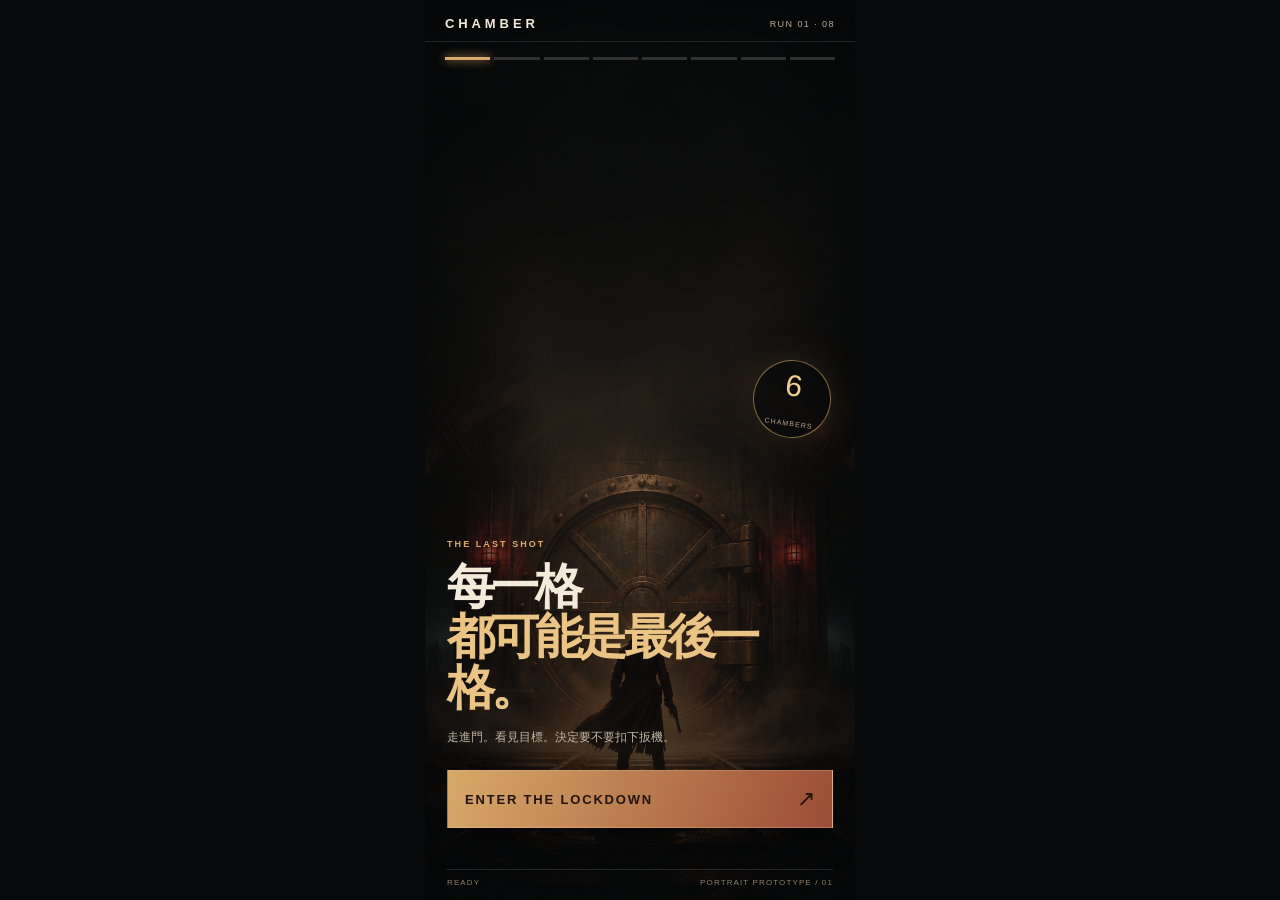
==== commit 4ed934b6: "Fix prototype screen visibility" ====
--- a/index.html
+++ b/index.html
@@ -5,8 +5,8 @@
   <meta name="viewport" content="width=device-width, initial-scale=1, viewport-fit=cover">
   <meta name="theme-color" content="#090a0b">
   <title>CHAMBER · UI Prototype</title>
-  <link rel="stylesheet" href="style.css?v=prototype-1">
-  <script defer src="game.js?v=prototype-1"></script>
+  <link rel="stylesheet" href="style.css?v=prototype-2">
+  <script defer src="game.js?v=prototype-2"></script>
 </head>
 <body>
   <main class="prototype" id="app" data-screen="start">
--- a/style.css
+++ b/style.css
@@ -1 +1,2 @@
 :root{font-family:Inter,"Noto Sans TC","Microsoft JhengHei",sans-serif;color:#f4ead9;background:#08090a;color-scheme:dark;--gold:#d8a968;--rust:#a64c36;--line:rgba(238,213,170,.25)}*{box-sizing:border-box}html,body{width:100%;height:100%;margin:0;overflow:hidden;background:#08090a}button{font:inherit;color:inherit}.prototype{position:relative;width:min(100%,430px);height:100dvh;min-height:560px;margin:auto;overflow:hidden;background:#12100f;isolation:isolate}.scene{position:absolute;inset:0;z-index:-2;background:linear-gradient(180deg,rgba(4,5,6,.75),rgba(4,5,6,.16) 42%,rgba(5,6,7,.92)),url('assets/ui-hero-reset.png') center/cover no-repeat;transform:scale(1.02)}.prototype:after{content:"";position:absolute;z-index:-1;inset:0;background:linear-gradient(90deg,rgba(5,6,7,.55),transparent 28%,transparent 72%,rgba(5,6,7,.55));pointer-events:none}.topbar{position:absolute;z-index:4;top:0;left:0;right:0;padding:calc(16px + env(safe-area-inset-top)) 20px 10px;display:flex;justify-content:space-between;align-items:center;border-bottom:1px solid rgba(255,255,255,.12);background:linear-gradient(180deg,rgba(5,6,7,.9),transparent)}.mark{font-size:13px;font-weight:900;letter-spacing:.3em}.session{font-size:9px;letter-spacing:.16em;color:#b9aa92}.progress{position:absolute;z-index:4;top:57px;left:20px;right:20px;display:grid;grid-template-columns:repeat(8,1fr);gap:4px;margin:0}.progress i{height:3px;background:rgba(255,255,255,.16)}.progress i.active{background:var(--gold);box-shadow:0 0 10px var(--gold)}.screen{position:absolute;inset:0;padding:96px 22px 45px;display:flex;flex-direction:column}.screen-start{justify-content:flex-end;padding-bottom:72px}.start-copy{margin-bottom:22px}.kicker{display:block;color:var(--gold);font-size:9px;letter-spacing:.23em;font-weight:700}.start-copy h1{font-size:clamp(34px,10vw,48px);line-height:1.05;letter-spacing:-.08em;margin:13px 0 15px}.start-copy h1 em{font-style:normal;color:#e9c482}.start-copy p,.screen-heading p{max-width:285px;margin:0;color:#c1b5a3;font-size:12px;line-height:1.65}.start-badge{position:absolute;top:40%;right:24px;display:grid;place-items:center;width:78px;height:78px;border:1px solid rgba(231,183,104,.55);border-radius:50%;background:rgba(7,8,9,.45);box-shadow:0 0 40px rgba(215,153,72,.16);transform:rotate(8deg)}.start-badge span{font-size:30px;color:#f5d08d;line-height:1}.start-badge small{font-size:7px;letter-spacing:.16em;color:#b7a78d}.action{width:100%;min-height:58px;border:1px solid var(--line);display:flex;align-items:center;justify-content:space-between;padding:0 17px;cursor:pointer;text-align:left;transition:transform .2s,border-color .2s,background .2s}.action:hover{transform:translateY(-2px);border-color:#f1cb8d}.action-primary{background:linear-gradient(110deg,#d8a968,#9b4c35);color:#21130e;box-shadow:0 13px 30px rgba(0,0,0,.32)}.action-primary span,.action-fire span{font-weight:900;letter-spacing:.14em;font-size:13px}.action b{font-size:22px;font-weight:400}.screen-heading{margin-bottom:24px}.screen-heading h2,.shot-heading h2{margin:10px 0 7px;font-size:32px;letter-spacing:-.07em;line-height:1.05}.door-grid{display:grid;grid-template-columns:repeat(2,minmax(0,1fr));gap:10px;margin-top:auto;margin-bottom:18px}.door{position:relative;min-height:285px;display:flex;flex-direction:column;justify-content:flex-end;align-items:flex-start;padding:16px;border:1px solid rgba(238,213,170,.28);background:linear-gradient(160deg,rgba(24,26,27,.46),rgba(6,7,8,.92)),url('assets/ui-hero-reset.png') center/cover;cursor:pointer;overflow:hidden;text-align:left}.door:after{content:"";position:absolute;inset:14px;border:1px solid rgba(238,213,170,.15);pointer-events:none}.door:hover{border-color:var(--gold);transform:translateY(-3px)}.door-number{position:absolute;z-index:1;top:17px;left:17px;font-size:10px;color:var(--gold);letter-spacing:.12em}.door-icon{position:absolute;z-index:1;top:50%;left:50%;transform:translate(-50%,-55%);font-size:54px;font-weight:200;color:var(--gold);text-shadow:0 0 24px rgba(236,182,99,.5)}.door-bounty .door-icon{color:#e0b363}.door strong,.door small{position:relative;z-index:1}.door strong{font-size:17px;letter-spacing:.16em}.door small{margin-top:5px;color:#b9aa92;font-size:10px}.micro-note{display:flex;gap:8px;align-items:center;font-size:9px;letter-spacing:.15em;color:#a89882}.signal{width:7px;height:7px;border-radius:50%;background:var(--gold);box-shadow:0 0 12px var(--gold)}.screen-target{padding-bottom:72px}.target-header{display:flex;justify-content:space-between;align-items:baseline}.target-header strong{font-size:10px;color:#d8c4a7;letter-spacing:.14em}.target-window{position:relative;flex:1;min-height:260px;margin:14px -22px 15px;overflow:hidden;background:linear-gradient(180deg,rgba(0,0,0,.06),rgba(3,4,5,.7));display:grid;place-items:end center}.target-window:before{content:"";position:absolute;inset:0;background:radial-gradient(circle at 50% 45%,rgba(212,157,89,.2),transparent 46%)}.target-window img{position:relative;width:100%;height:100%;object-fit:contain;object-position:center bottom;filter:drop-shadow(0 20px 20px #000)}.target-reticle{position:absolute;top:38%;left:50%;width:42px;height:42px;border:1px solid rgba(235,203,141,.8);border-radius:50%;transform:translate(-50%,-50%)}.target-reticle:before,.target-reticle:after{content:"";position:absolute;background:var(--gold)}.target-reticle:before{width:58px;height:1px;left:-9px;top:20px}.target-reticle:after{height:58px;width:1px;left:20px;top:-9px}.target-distance{position:absolute;right:20px;top:18px;padding:6px 8px;border:1px solid var(--line);font-size:8px;letter-spacing:.15em;color:var(--gold)}.target-card{display:flex;justify-content:space-between;align-items:flex-end;padding:13px 0 16px;border-top:1px solid var(--line);margin-bottom:14px}.target-card h2{margin:7px 0 4px;font-size:24px}.target-card p{margin:0;color:#b9aa92;font-size:10px}.target-mark{font-size:32px;color:rgba(235,198,133,.55);font-weight:900}.screen-shot{padding-bottom:72px}.shot-heading{margin-bottom:10px}.shot-heading h2{font-size:26px}.cylinder-stage{position:relative;display:grid;place-items:center;flex:1;min-height:260px}.cylinder-art{width:min(78vw,320px);aspect-ratio:1;object-fit:contain;filter:drop-shadow(0 20px 25px #000)}.pointer,.wheel-pointer{position:absolute;z-index:2;top:7%;left:50%;width:0;height:0;border-left:9px solid transparent;border-right:9px solid transparent;border-top:17px solid var(--gold);transform:translateX(-50%);filter:drop-shadow(0 3px 4px #000)}.slots{position:absolute;width:min(58vw,240px);aspect-ratio:1;left:50%;top:50%;transform:translate(-50%,-50%)}.slots i{position:absolute;width:17%;height:17%;left:50%;top:50%;margin:-8.5%;border-radius:50%;transform:rotate(calc(var(--a) * 1deg)) translateY(-197%);background:rgba(2,3,4,.96);border:2px solid rgba(225,175,99,.62);box-shadow:inset 0 3px 8px #000}.slots i:nth-child(1){--a:0}.slots i:nth-child(2){--a:60}.slots i:nth-child(3){--a:120}.slots i:nth-child(4){--a:180}.slots i:nth-child(5){--a:240}.slots i:nth-child(6){--a:300}.slots i.loaded:after{content:"";position:absolute;inset:12%;background:url('assets/cartridge.png') center/contain no-repeat;transform:rotate(90deg) scale(1.25);filter:drop-shadow(0 2px 3px #000)}.shot-result{display:grid;grid-template-columns:1fr auto;align-items:center;gap:4px 10px;padding:11px 0;border-top:1px solid var(--line);border-bottom:1px solid var(--line);margin-bottom:12px}.shot-result .kicker{grid-column:1}.shot-result strong{grid-column:2;grid-row:1/3;font-size:30px;color:var(--gold)}.shot-result small{color:#b9aa92;font-size:10px}.action-fire{background:rgba(151,58,40,.75);border-color:rgba(220,128,87,.6)}.screen-reward{padding-bottom:72px}.reward-wheel{position:relative;display:grid;place-items:center;flex:1;min-height:270px}.wheel-ring{width:min(74vw,300px);aspect-ratio:1;border-radius:50%;border:1px solid rgba(226,175,99,.8);background:conic-gradient(from 10deg,#7e342c,#a76e34,#2b6468,#694d2a,#a13f31,#3e6b6b,#b08343,#422927);box-shadow:inset 0 0 28px #000,0 0 35px rgba(223,173,98,.15);position:relative;animation:slow-turn 8s linear infinite}.wheel-ring span{position:absolute;left:50%;top:50%;font-size:11px;color:#f5e2bc;font-weight:900;transform:rotate(var(--r)) translateY(-112px) rotate(calc(var(--r) * -1))}.wheel-ring span:nth-child(1){--r:0deg}.wheel-ring span:nth-child(2){--r:60deg}.wheel-ring span:nth-child(3){--r:120deg}.wheel-ring span:nth-child(4){--r:180deg}.wheel-ring span:nth-child(5){--r:240deg}.wheel-ring span:nth-child(6){--r:300deg}.wheel-core{position:absolute;width:92px;height:92px;border-radius:50%;display:grid;place-items:center;background:#111315;border:1px solid var(--gold);box-shadow:0 0 0 8px rgba(0,0,0,.22),0 0 22px rgba(220,166,90,.25)}.wheel-core img{width:75px;height:75px;object-fit:contain}.wheel-pointer{top:4%}.reward-readout{text-align:center;margin-bottom:16px}.reward-readout strong{display:block;margin-top:8px;font-size:20px;color:#efd092}.bottomline{position:absolute;z-index:5;left:22px;right:22px;bottom:calc(13px + env(safe-area-inset-bottom));display:flex;justify-content:space-between;color:#8f806d;font-size:8px;letter-spacing:.14em;border-top:1px solid rgba(255,255,255,.14);padding-top:8px}@keyframes slow-turn{to{transform:rotate(360deg)}}@keyframes fire-spin{to{transform:rotate(720deg)}}[data-screen="shot"].firing .cylinder-art,[data-screen="shot"].firing .slots{animation:fire-spin .9s cubic-bezier(.18,.7,.2,1)}@media(max-height:700px){.screen{padding-top:84px;padding-bottom:42px}.screen-start{padding-bottom:60px}.start-copy h1{font-size:30px}.door{min-height:220px}.target-window{min-height:205px}.cylinder-stage{min-height:210px}.reward-wheel{min-height:210px}.wheel-ring{width:220px}.wheel-ring span{transform:rotate(var(--r)) translateY(-83px) rotate(calc(var(--r) * -1))}}
+*[hidden]{display:none!important}
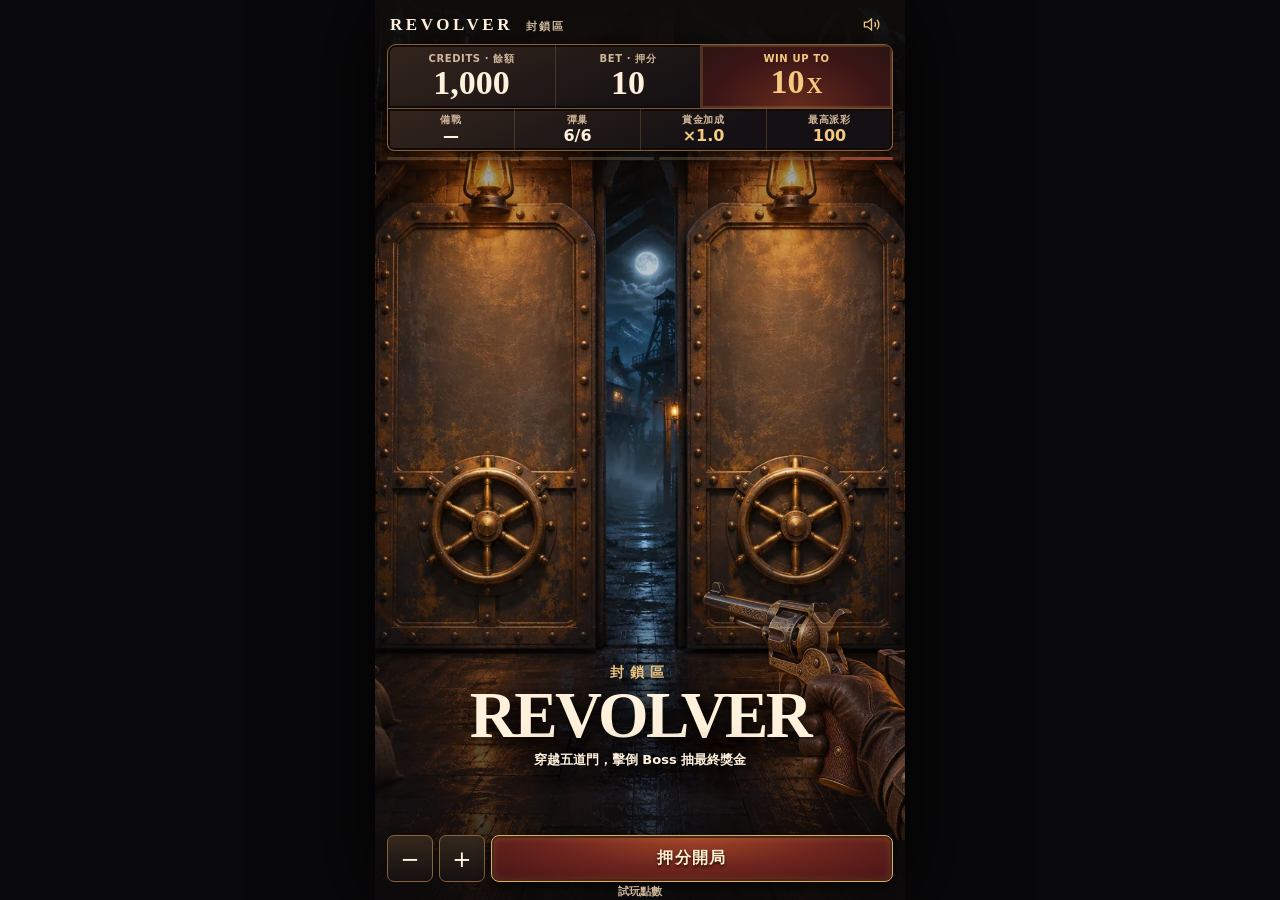
==== commit 7ad8a2ed: "Build portrait Revolver casino demo" ====
--- a/index.html
+++ b/index.html
@@ -3,22 +3,106 @@
 <head>
   <meta charset="utf-8">
   <meta name="viewport" content="width=device-width, initial-scale=1, viewport-fit=cover">
-  <meta name="theme-color" content="#090a0b">
-  <title>CHAMBER · UI Prototype</title>
-  <link rel="stylesheet" href="style.css?v=prototype-2">
-  <script defer src="game.js?v=prototype-2"></script>
+  <meta name="theme-color" content="#100e0e">
+  <title>REVOLVER · 封鎖區</title>
+  <link rel="preload" as="image" href="assets/demo-doors.webp">
+  <link rel="stylesheet" href="style.css?v=showdown-1">
+  <script defer src="rules.js?v=showdown-1"></script>
+  <script defer src="audio.js"></script>
+  <script defer src="game.js?v=showdown-1"></script>
 </head>
 <body>
-  <main class="prototype" id="app" data-screen="start">
-    <div class="scene" aria-hidden="true"></div>
-    <header class="topbar"><span class="mark">CHAMBER</span><span class="session">RUN 01 · 08</span></header>
-    <div class="progress" aria-label="進度"><i class="active"></i><i></i><i></i><i></i><i></i><i></i><i></i><i></i></div>
-    <section class="screen screen-start" data-screen="start"><div class="start-copy"><span class="kicker">THE LAST SHOT</span><h1>每一格<br><em>都可能是最後一格。</em></h1><p>走進門。看見目標。決定要不要扣下扳機。</p></div><div class="start-badge"><span>6</span><small>CHAMBERS</small></div><button class="action action-primary" data-action="start"><span>ENTER THE LOCKDOWN</span><b>↗</b></button></section>
-    <section class="screen screen-doors" data-screen="doors" hidden><div class="screen-heading"><span class="kicker">NEXT DECISION</span><h2>選一扇門。</h2><p>門後才會知道，你正在追什麼。</p></div><div class="door-grid"><button class="door door-supply" data-door="supply"><span class="door-number">01</span><span class="door-icon">＋</span><strong>SUPPLY</strong><small>穩住彈藥</small></button><button class="door door-bounty" data-door="bounty"><span class="door-number">02</span><span class="door-icon">◇</span><strong>BOUNTY</strong><small>放大獎金</small></button></div><div class="micro-note"><span class="signal"></span> TWO DOORS · ONE SHOT</div></section>
-    <section class="screen screen-target" data-screen="target" hidden><div class="target-header"><span class="kicker">TARGET REVEALED</span><strong id="target-type">SUPPLY TARGET</strong></div><div class="target-window"><img src="assets/target-reset.png" alt="目標角色"><div class="target-reticle" aria-hidden="true"></div><span class="target-distance">12 STEPS</span></div><div class="target-card"><div><span class="kicker">YOU FOUND</span><h2 id="target-title">補給獵物</h2><p id="target-copy">命中後，彈巢會得到新的選擇。</p></div><span class="target-mark">01</span></div><button class="action action-primary" data-action="aim"><span>TAKE THE SHOT</span><b>→</b></button></section>
-    <section class="screen screen-shot" data-screen="shot" hidden><div class="shot-heading"><span class="kicker">THE CHAMBER DECIDES</span><h2>轉動。鎖定。開槍。</h2></div><div class="cylinder-stage"><span class="pointer" aria-hidden="true"></span><img class="cylinder-art" src="assets/cylinder-reset.png" alt="六格彈巢"><div class="slots" aria-label="六格彈巢"><i class="loaded"></i><i class="loaded"></i><i class="empty"></i><i class="loaded"></i><i class="empty"></i><i class="loaded"></i></div></div><div class="shot-result" id="shot-result"><span class="kicker">LOCKED CHAMBER</span><strong>?</strong><small>按下後才會揭曉</small></div><button class="action action-fire" data-action="fire"><span>FIRE</span><b>↗</b></button></section>
-    <section class="screen screen-reward" data-screen="reward" hidden><div class="screen-heading"><span class="kicker">REWARD DRAW</span><h2>命中後的下一個決定。</h2><p>這不是結算，是下一步的籌碼。</p></div><div class="reward-wheel"><span class="wheel-pointer"></span><div class="wheel-ring"><span>+1</span><span>×1.5</span><span>+2</span><span>×2</span><span>+3</span><span>×1.2</span></div><div class="wheel-core"><img src="assets/ammo-sheet-reset.png" alt="特殊彈"></div></div><div class="reward-readout"><span class="kicker">DRAW RESULT</span><strong>+2 NORMAL ROUNDS</strong></div><button class="action action-primary" data-action="next"><span>CHOOSE NEXT DOOR</span><b>→</b></button></section>
-    <footer class="bottomline"><span id="state-label">READY</span><span>PORTRAIT PROTOTYPE / 01</span></footer>
+  <main id="app" data-phase="ready" data-scene="doors">
+    <div class="backdrop" aria-hidden="true"></div>
+    <header class="hud">
+      <div class="masthead">
+        <div>REVOLVER <span>封鎖區</span></div>
+        <button id="sound" class="sound" type="button" aria-label="音效" aria-pressed="true">
+          <svg viewBox="0 0 24 24" fill="none" stroke="currentColor" stroke-width="1.6" aria-hidden="true"><path d="M3 9h4l5-4v14l-5-4H3zM16 9a5 5 0 0 1 0 6m3-9a9 9 0 0 1 0 12"/></svg>
+        </button>
+      </div>
+      <div class="cashline">
+        <div class="stat"><span>CREDITS · 餘額</span><strong id="credits">1,000</strong></div>
+        <div class="stat"><span>BET · 押分</span><strong id="bet">10</strong></div>
+        <div class="stat jackpot"><span>WIN UP TO</span><strong>10<span>X</span></strong></div>
+      </div>
+      <div class="runline">
+        <div><span id="round-label">備戰</span><strong id="round">—</strong></div>
+        <div><span>彈巢</span><strong id="ammo">6/6</strong></div>
+        <div><span>賞金加成</span><strong id="bonus">×1.0</strong></div>
+        <div><span>最高派彩</span><strong id="ceiling">100</strong></div>
+      </div>
+      <div class="route" id="route" aria-label="備戰進度"><i></i><i></i><i></i><i></i><i></i><i class="boss-node"></i></div>
+    </header>
+
+    <section class="stage" aria-label="遊戲場景">
+      <div id="ready" class="ready">
+        <div class="hero"><span>封鎖區</span><h1>REVOLVER</h1><p>穿越五道門，擊倒 Boss 抽最終獎金</p></div>
+      </div>
+      <div id="doors" class="doors" hidden>
+        <h2>選一扇門</h2>
+        <div class="door-options">
+          <button class="door" type="button"><img alt=""><strong></strong><small></small></button>
+          <button class="door" type="button"><img alt=""><strong></strong><small></small></button>
+        </div>
+      </div>
+      <img id="enemy" class="enemy" alt="" hidden>
+      <div id="target" class="target" hidden><img id="target-icon" alt=""><div><strong id="target-name"></strong><small id="target-reward"></small></div></div>
+      <div id="boss-status" class="boss-status" hidden>
+        <div><span>BOSS</span><strong id="boss-hp">◆ ◆ ◆</strong></div>
+        <div><span>反擊倒數</span><strong id="boss-clock">3 槍</strong></div>
+      </div>
+      <div class="reticle" aria-hidden="true"></div>
+      <img class="weapon" src="assets/demo-weapon.webp" alt="">
+      <div class="flash" aria-hidden="true"></div>
+      <div id="combat" class="combat" hidden>
+        <div id="armory" class="armory" hidden>
+          <div class="armory-head"><span id="load-guide">裝填特殊彈</span><button type="button" id="undo" data-action="undo" hidden>復原</button></div>
+          <div class="pocket">
+            <button type="button" data-load="normal" class="normal"><img src="assets/cartridge.png" alt=""><span>普通</span><b></b></button>
+            <button type="button" data-load="crit" class="crit"><img src="assets/cartridge.png" alt=""><span>爆擊</span><b></b></button>
+            <button type="button" data-load="freeze" class="freeze"><img src="assets/cartridge.png" alt=""><span>冰凍</span><b></b></button>
+            <button type="button" data-load="bounty" class="bounty"><img src="assets/cartridge.png" alt=""><span>賞金</span><b></b></button>
+          </div>
+        </div>
+        <div class="action-row">
+          <div class="cylinder-frame" aria-label="六格彈巢">
+            <i class="pointer"></i>
+            <div id="cylinder" class="cylinder"></div>
+          </div>
+          <div class="trigger">
+            <div id="shot" class="shot" role="status"></div>
+            <button id="fire" class="cta fire" type="button" data-action="fire"><span>FIRE</span><small>轉彈巢 · 開槍</small></button>
+          </div>
+        </div>
+      </div>
+      <div id="reward" class="reward" hidden>
+        <h2 id="reward-title"></h2>
+        <div class="wheel-frame">
+          <i class="pointer"></i>
+          <div id="wheel" class="wheel"></div>
+          <div class="hub"><img id="wheel-icon" alt=""></div>
+        </div>
+        <strong id="reward-result" role="status"></strong>
+        <small id="reward-detail"></small>
+      </div>
+      <div id="result" class="result" hidden>
+        <img id="result-icon" src="assets/bounty-token.webp" alt="">
+        <h2 id="result-title"></h2>
+        <strong id="payout"></strong>
+        <p id="result-detail"></p>
+      </div>
+    </section>
+
+    <footer class="dock">
+      <div id="wager" class="wager">
+        <button type="button" class="bet-step" data-action="lower" aria-label="降低押分">−</button>
+        <button type="button" class="bet-step" data-action="higher" aria-label="提高押分">+</button>
+        <button type="button" class="cta" id="start" data-action="start">押分開局</button>
+      </div>
+      <button type="button" id="advance" class="cta" data-action="advance" hidden>轉動輪盤</button>
+      <span id="footer-status" role="status">試玩點數</span>
+    </footer>
   </main>
 </body>
 </html>
--- a/style.css
+++ b/style.css
@@ -1,2 +1,207 @@
-:root{font-family:Inter,"Noto Sans TC","Microsoft JhengHei",sans-serif;color:#f4ead9;background:#08090a;color-scheme:dark;--gold:#d8a968;--rust:#a64c36;--line:rgba(238,213,170,.25)}*{box-sizing:border-box}html,body{width:100%;height:100%;margin:0;overflow:hidden;background:#08090a}button{font:inherit;color:inherit}.prototype{position:relative;width:min(100%,430px);height:100dvh;min-height:560px;margin:auto;overflow:hidden;background:#12100f;isolation:isolate}.scene{position:absolute;inset:0;z-index:-2;background:linear-gradient(180deg,rgba(4,5,6,.75),rgba(4,5,6,.16) 42%,rgba(5,6,7,.92)),url('assets/ui-hero-reset.png') center/cover no-repeat;transform:scale(1.02)}.prototype:after{content:"";position:absolute;z-index:-1;inset:0;background:linear-gradient(90deg,rgba(5,6,7,.55),transparent 28%,transparent 72%,rgba(5,6,7,.55));pointer-events:none}.topbar{position:absolute;z-index:4;top:0;left:0;right:0;padding:calc(16px + env(safe-area-inset-top)) 20px 10px;display:flex;justify-content:space-between;align-items:center;border-bottom:1px solid rgba(255,255,255,.12);background:linear-gradient(180deg,rgba(5,6,7,.9),transparent)}.mark{font-size:13px;font-weight:900;letter-spacing:.3em}.session{font-size:9px;letter-spacing:.16em;color:#b9aa92}.progress{position:absolute;z-index:4;top:57px;left:20px;right:20px;display:grid;grid-template-columns:repeat(8,1fr);gap:4px;margin:0}.progress i{height:3px;background:rgba(255,255,255,.16)}.progress i.active{background:var(--gold);box-shadow:0 0 10px var(--gold)}.screen{position:absolute;inset:0;padding:96px 22px 45px;display:flex;flex-direction:column}.screen-start{justify-content:flex-end;padding-bottom:72px}.start-copy{margin-bottom:22px}.kicker{display:block;color:var(--gold);font-size:9px;letter-spacing:.23em;font-weight:700}.start-copy h1{font-size:clamp(34px,10vw,48px);line-height:1.05;letter-spacing:-.08em;margin:13px 0 15px}.start-copy h1 em{font-style:normal;color:#e9c482}.start-copy p,.screen-heading p{max-width:285px;margin:0;color:#c1b5a3;font-size:12px;line-height:1.65}.start-badge{position:absolute;top:40%;right:24px;display:grid;place-items:center;width:78px;height:78px;border:1px solid rgba(231,183,104,.55);border-radius:50%;background:rgba(7,8,9,.45);box-shadow:0 0 40px rgba(215,153,72,.16);transform:rotate(8deg)}.start-badge span{font-size:30px;color:#f5d08d;line-height:1}.start-badge small{font-size:7px;letter-spacing:.16em;color:#b7a78d}.action{width:100%;min-height:58px;border:1px solid var(--line);display:flex;align-items:center;justify-content:space-between;padding:0 17px;cursor:pointer;text-align:left;transition:transform .2s,border-color .2s,background .2s}.action:hover{transform:translateY(-2px);border-color:#f1cb8d}.action-primary{background:linear-gradient(110deg,#d8a968,#9b4c35);color:#21130e;box-shadow:0 13px 30px rgba(0,0,0,.32)}.action-primary span,.action-fire span{font-weight:900;letter-spacing:.14em;font-size:13px}.action b{font-size:22px;font-weight:400}.screen-heading{margin-bottom:24px}.screen-heading h2,.shot-heading h2{margin:10px 0 7px;font-size:32px;letter-spacing:-.07em;line-height:1.05}.door-grid{display:grid;grid-template-columns:repeat(2,minmax(0,1fr));gap:10px;margin-top:auto;margin-bottom:18px}.door{position:relative;min-height:285px;display:flex;flex-direction:column;justify-content:flex-end;align-items:flex-start;padding:16px;border:1px solid rgba(238,213,170,.28);background:linear-gradient(160deg,rgba(24,26,27,.46),rgba(6,7,8,.92)),url('assets/ui-hero-reset.png') center/cover;cursor:pointer;overflow:hidden;text-align:left}.door:after{content:"";position:absolute;inset:14px;border:1px solid rgba(238,213,170,.15);pointer-events:none}.door:hover{border-color:var(--gold);transform:translateY(-3px)}.door-number{position:absolute;z-index:1;top:17px;left:17px;font-size:10px;color:var(--gold);letter-spacing:.12em}.door-icon{position:absolute;z-index:1;top:50%;left:50%;transform:translate(-50%,-55%);font-size:54px;font-weight:200;color:var(--gold);text-shadow:0 0 24px rgba(236,182,99,.5)}.door-bounty .door-icon{color:#e0b363}.door strong,.door small{position:relative;z-index:1}.door strong{font-size:17px;letter-spacing:.16em}.door small{margin-top:5px;color:#b9aa92;font-size:10px}.micro-note{display:flex;gap:8px;align-items:center;font-size:9px;letter-spacing:.15em;color:#a89882}.signal{width:7px;height:7px;border-radius:50%;background:var(--gold);box-shadow:0 0 12px var(--gold)}.screen-target{padding-bottom:72px}.target-header{display:flex;justify-content:space-between;align-items:baseline}.target-header strong{font-size:10px;color:#d8c4a7;letter-spacing:.14em}.target-window{position:relative;flex:1;min-height:260px;margin:14px -22px 15px;overflow:hidden;background:linear-gradient(180deg,rgba(0,0,0,.06),rgba(3,4,5,.7));display:grid;place-items:end center}.target-window:before{content:"";position:absolute;inset:0;background:radial-gradient(circle at 50% 45%,rgba(212,157,89,.2),transparent 46%)}.target-window img{position:relative;width:100%;height:100%;object-fit:contain;object-position:center bottom;filter:drop-shadow(0 20px 20px #000)}.target-reticle{position:absolute;top:38%;left:50%;width:42px;height:42px;border:1px solid rgba(235,203,141,.8);border-radius:50%;transform:translate(-50%,-50%)}.target-reticle:before,.target-reticle:after{content:"";position:absolute;background:var(--gold)}.target-reticle:before{width:58px;height:1px;left:-9px;top:20px}.target-reticle:after{height:58px;width:1px;left:20px;top:-9px}.target-distance{position:absolute;right:20px;top:18px;padding:6px 8px;border:1px solid var(--line);font-size:8px;letter-spacing:.15em;color:var(--gold)}.target-card{display:flex;justify-content:space-between;align-items:flex-end;padding:13px 0 16px;border-top:1px solid var(--line);margin-bottom:14px}.target-card h2{margin:7px 0 4px;font-size:24px}.target-card p{margin:0;color:#b9aa92;font-size:10px}.target-mark{font-size:32px;color:rgba(235,198,133,.55);font-weight:900}.screen-shot{padding-bottom:72px}.shot-heading{margin-bottom:10px}.shot-heading h2{font-size:26px}.cylinder-stage{position:relative;display:grid;place-items:center;flex:1;min-height:260px}.cylinder-art{width:min(78vw,320px);aspect-ratio:1;object-fit:contain;filter:drop-shadow(0 20px 25px #000)}.pointer,.wheel-pointer{position:absolute;z-index:2;top:7%;left:50%;width:0;height:0;border-left:9px solid transparent;border-right:9px solid transparent;border-top:17px solid var(--gold);transform:translateX(-50%);filter:drop-shadow(0 3px 4px #000)}.slots{position:absolute;width:min(58vw,240px);aspect-ratio:1;left:50%;top:50%;transform:translate(-50%,-50%)}.slots i{position:absolute;width:17%;height:17%;left:50%;top:50%;margin:-8.5%;border-radius:50%;transform:rotate(calc(var(--a) * 1deg)) translateY(-197%);background:rgba(2,3,4,.96);border:2px solid rgba(225,175,99,.62);box-shadow:inset 0 3px 8px #000}.slots i:nth-child(1){--a:0}.slots i:nth-child(2){--a:60}.slots i:nth-child(3){--a:120}.slots i:nth-child(4){--a:180}.slots i:nth-child(5){--a:240}.slots i:nth-child(6){--a:300}.slots i.loaded:after{content:"";position:absolute;inset:12%;background:url('assets/cartridge.png') center/contain no-repeat;transform:rotate(90deg) scale(1.25);filter:drop-shadow(0 2px 3px #000)}.shot-result{display:grid;grid-template-columns:1fr auto;align-items:center;gap:4px 10px;padding:11px 0;border-top:1px solid var(--line);border-bottom:1px solid var(--line);margin-bottom:12px}.shot-result .kicker{grid-column:1}.shot-result strong{grid-column:2;grid-row:1/3;font-size:30px;color:var(--gold)}.shot-result small{color:#b9aa92;font-size:10px}.action-fire{background:rgba(151,58,40,.75);border-color:rgba(220,128,87,.6)}.screen-reward{padding-bottom:72px}.reward-wheel{position:relative;display:grid;place-items:center;flex:1;min-height:270px}.wheel-ring{width:min(74vw,300px);aspect-ratio:1;border-radius:50%;border:1px solid rgba(226,175,99,.8);background:conic-gradient(from 10deg,#7e342c,#a76e34,#2b6468,#694d2a,#a13f31,#3e6b6b,#b08343,#422927);box-shadow:inset 0 0 28px #000,0 0 35px rgba(223,173,98,.15);position:relative;animation:slow-turn 8s linear infinite}.wheel-ring span{position:absolute;left:50%;top:50%;font-size:11px;color:#f5e2bc;font-weight:900;transform:rotate(var(--r)) translateY(-112px) rotate(calc(var(--r) * -1))}.wheel-ring span:nth-child(1){--r:0deg}.wheel-ring span:nth-child(2){--r:60deg}.wheel-ring span:nth-child(3){--r:120deg}.wheel-ring span:nth-child(4){--r:180deg}.wheel-ring span:nth-child(5){--r:240deg}.wheel-ring span:nth-child(6){--r:300deg}.wheel-core{position:absolute;width:92px;height:92px;border-radius:50%;display:grid;place-items:center;background:#111315;border:1px solid var(--gold);box-shadow:0 0 0 8px rgba(0,0,0,.22),0 0 22px rgba(220,166,90,.25)}.wheel-core img{width:75px;height:75px;object-fit:contain}.wheel-pointer{top:4%}.reward-readout{text-align:center;margin-bottom:16px}.reward-readout strong{display:block;margin-top:8px;font-size:20px;color:#efd092}.bottomline{position:absolute;z-index:5;left:22px;right:22px;bottom:calc(13px + env(safe-area-inset-bottom));display:flex;justify-content:space-between;color:#8f806d;font-size:8px;letter-spacing:.14em;border-top:1px solid rgba(255,255,255,.14);padding-top:8px}@keyframes slow-turn{to{transform:rotate(360deg)}}@keyframes fire-spin{to{transform:rotate(720deg)}}[data-screen="shot"].firing .cylinder-art,[data-screen="shot"].firing .slots{animation:fire-spin .9s cubic-bezier(.18,.7,.2,1)}@media(max-height:700px){.screen{padding-top:84px;padding-bottom:42px}.screen-start{padding-bottom:60px}.start-copy h1{font-size:30px}.door{min-height:220px}.target-window{min-height:205px}.cylinder-stage{min-height:210px}.reward-wheel{min-height:210px}.wheel-ring{width:220px}.wheel-ring span{transform:rotate(var(--r)) translateY(-83px) rotate(calc(var(--r) * -1))}}
-*[hidden]{display:none!important}
+:root {
+  color-scheme: dark;
+  --gold: #f6c981;
+  --cream: #fff1dc;
+  --muted: #d0b79a;
+  --edge: #8b623a;
+  --panel: #191411;
+  font-family: system-ui, sans-serif;
+}
+*, *::before, *::after { box-sizing: border-box; }
+[hidden] { display: none !important; }
+body { margin: 0; background: #09090b; color: var(--cream); }
+button { color: inherit; font: inherit; cursor: pointer; touch-action: manipulation; }
+button:focus-visible { outline: 2px solid #ffe3a4; outline-offset: 3px; }
+button:disabled { cursor: default; }
+button img { pointer-events: none; }
+#app {
+  position: relative;
+  isolation: isolate;
+  display: grid;
+  grid-template-rows: auto minmax(0, 1fr) auto;
+  width: min(100%, 530px);
+  height: 100vh;
+  height: 100dvh;
+  margin-inline: auto;
+  padding: env(safe-area-inset-top) max(12px, env(safe-area-inset-right)) env(safe-area-inset-bottom) max(12px, env(safe-area-inset-left));
+  overflow: hidden;
+  box-shadow: 0 0 88px #000;
+  background: #171418;
+}
+.backdrop { position: absolute; z-index: -2; inset: 0; background: center / cover no-repeat url('assets/demo-doors.webp'); }
+[data-scene="corridor"] .backdrop { background-image: url('assets/demo-corridor.webp'); }
+[data-scene="vault"] .backdrop { background-image: url('assets/demo-boss.webp'); }
+[data-scene="loot"] .backdrop { background-image: url('assets/demo-loot.webp'); }
+#app::after {
+  position: absolute; inset: 0; z-index: -1; content: '';
+  background: linear-gradient(#100d0beb, #100d0b48 24%, transparent 40%, #0b090a1c 59%, #0b090ae8 98%);
+}
+.hud { padding: 5px 0 0; z-index: 4; }
+.masthead { display: flex; justify-content: space-between; align-items: center; height: 39px; padding: 0 1px 0 3px; }
+.masthead > div { font: 800 17px Georgia, serif; letter-spacing: .21em; }
+.masthead span { margin-left: 5px; font: 600 11px system-ui, sans-serif; letter-spacing: .19em; color: var(--muted); }
+.sound { display: grid; place-items: center; padding: 0; width: 42px; height: 37px; background: none; border: 0; color: var(--gold); }
+.sound svg { width: 19px; height: 19px; }
+.sound[aria-pressed="false"] { opacity: .55; }
+.cashline, .runline {
+  display: grid; overflow: hidden; background: linear-gradient(155deg, #33251d, #141013 66%);
+  border: 1px solid var(--edge); box-shadow: inset 0 0 0 2px #100b0a, 0 4px 12px #0008;
+}
+.cashline { grid-template-columns: 1fr .87fr 1.15fr; border-radius: 9px 9px 0 0; }
+.stat { padding: 7px 2px 8px; display: grid; justify-items: center; align-items: center; text-align: center; min-width: 0; }
+.stat + .stat, .runline > div + div { border-left: 1px solid #80613a65; }
+.stat > span, .runline span { font-size: 10px; font-weight: 700; letter-spacing: .06em; color: var(--muted); white-space: nowrap; }
+.stat strong { font: 800 clamp(24px, 7.5vw, 34px)/1 Georgia, serif; font-variant-numeric: lining-nums tabular-nums; }
+.stat.jackpot { background: radial-gradient(ellipse at 50% 100%, #662b1c, #3b1516 62%, #2a1513); box-shadow: inset 0 0 0 2px #d39a4b36; }
+.jackpot > span, .jackpot strong { color: var(--gold); }
+.jackpot strong > span { font-size: .65em; margin-left: 2px; }
+.runline { grid-template-columns: repeat(4, 1fr); border-top: 0; border-radius: 0 0 7px 7px; }
+.runline > div { display: grid; justify-items: center; padding: 4px 2px 5px; min-width: 0; }
+.runline strong { font-size: 16px; line-height: 1.15; font-variant-numeric: tabular-nums; }
+.runline > div:nth-child(n+3) strong { color: var(--gold); }
+.route { display: grid; grid-template-columns: repeat(5, 1fr) .62fr; align-items: center; gap: 5px; height: 15px; }
+.route i { height: 3px; border-radius: 3px; background: #8b765a54; }
+.route .boss-node { background: #914336; }
+.route .done { background: #b7834b; }
+.route .current { background: #ffe1a5; box-shadow: 0 0 8px #ffae52; }
+.stage { position: relative; display: grid; min-height: 0; container-type: size; isolation: isolate; }
+[data-scene="vault"] .stage::before {
+  content: ''; position: absolute; z-index: -1; inset: 0 -12px -66px;
+  background: linear-gradient(#130d0c75, transparent 18%, transparent 66%, #0d090a 100%),
+    url('assets/demo-boss.webp') center 11% / cover no-repeat;
+  pointer-events: none;
+}
+.stage > div:not(.weapon) { min-height: 0; }
+.ready, .doors, .reward, .result { position: absolute; inset: 0; }
+.ready { display: grid; place-items: end center; padding-bottom: min(14cqh, 65px); }
+.hero { z-index: 2; text-align: center; text-shadow: 0 3px 18px #000, 0 0 28px #000; }
+.hero > span { color: var(--gold); font-size: 14px; letter-spacing: .42em; font-weight: 750; }
+.hero h1 { margin: 1px 0 3px; font: 900 clamp(40px, 13cqw, 65px)/1 Georgia, serif; letter-spacing: -.04em; }
+.hero p { margin: 0; font-size: 13px; font-weight: 600; }
+.doors { z-index: 2; }
+.doors h2, .reward h2 { font-size: 18px; margin: 3px 0 0; text-align: center; text-shadow: 0 1px 8px #000, 0 2px 8px #000; letter-spacing: .12em; }
+.door-options { position: absolute; inset: 9% 0 17%; display: grid; grid-template-columns: repeat(2, 1fr); gap: 8%; }
+.door { display: flex; flex-direction: column; align-items: center; justify-content: flex-start; gap: 2px; padding: min(15cqh, 75px) 0 0; background: none; border: 0; border-radius: 18px; color: var(--tint); text-shadow: 0 2px 5px #000, 0 0 12px #000; }
+.door img { width: clamp(32px, 15cqw, 72px); height: clamp(32px, 15cqw, 72px); object-fit: contain; filter: var(--shell, none) drop-shadow(0 2px 5px #000); }
+.door strong, .door small { display: block; line-height: 1.1; background: #171011ed; border: 1px solid color-mix(in srgb, var(--tint), #583e27 60%); }
+.door strong { padding: 5px 9px 4px; border-radius: 4px 4px 0 0; font-size: 17px; }
+.door small { padding: 4px 7px; color: var(--cream); font-weight: 700; font-size: 11px; border-top: 0; border-radius: 0 0 4px 4px; }
+.door:active { background: radial-gradient(ellipse at 50% 38%, #ffd29429, transparent 64%); }
+.weapon { pointer-events: none; position: absolute; right: -13%; bottom: -1%; width: 79%; height: 67%; object-fit: contain; object-position: right bottom; z-index: 1; filter: drop-shadow(-5px 8px 14px #0009); }
+[data-phase="ready"] .weapon { opacity: .64; right: -26%; }
+[data-phase="reward"] .weapon, [data-phase="result"] .weapon { opacity: .38; right: -28%; }
+[data-phase="doors"] .weapon { right: -23%; width: 65%; }
+.enemy { position: absolute; left: 50%; top: 12%; translate: -50% 0; width: 75%; height: 67%; object-fit: contain; filter: drop-shadow(2px 12px 14px #000b); animation: reveal .35s ease-out both; }
+.enemy.freeze { filter: hue-rotate(38deg) saturate(.75) drop-shadow(0 0 10px #4cc8ed55); }
+@keyframes reveal { from { opacity: 0; scale: .94; } to { opacity: 1; scale: 1; } }
+.target, .boss-status {
+  position: absolute; z-index: 3; top: 1px; left: 50%; translate: -50% 0;
+  display: flex; align-items: center; gap: 8px;
+  min-width: max-content; max-width: 100%;
+  padding: 5px 13px; border: 1px solid #9b714a9c; border-radius: 6px;
+  background: linear-gradient(#251b17f0, #100d0ded); box-shadow: 0 5px 20px #0007;
+}
+.target img { width: 31px; height: 31px; object-fit: contain; filter: var(--shell, none); }
+.target strong, .target small { display: block; }
+.target strong { color: var(--tint); font-size: 14px; }
+.target small { color: var(--cream); font-size: 11px; }
+.boss-status { gap: 19px; }
+.boss-status span { display: block; font-size: 10px; color: var(--muted); font-weight: 700; }
+.boss-status strong { font-size: 16px; }
+#boss-hp { color: #ff8571; }
+.reticle { display: none; position: absolute; z-index: 1; left: 50%; top: 35%; translate: -50% -50%; width: 23px; height: 23px; border: 1px solid #ffd392af; border-radius: 50%; box-shadow: 0 0 5px #151009; pointer-events: none; }
+.reticle::before, .reticle::after { content: ''; position: absolute; top: 50%; left: 50%; translate: -50% -50%; background: #ffdeabcb; }
+.reticle::before { width: 35px; height: 1px; }
+.reticle::after { width: 1px; height: 35px; }
+[data-phase="aim"] .reticle, [data-phase="spinning"] .reticle { display: block; }
+.flash { position: absolute; z-index: 2; inset: -10%; pointer-events: none; }
+[data-impact="hit"] .flash { animation: hit .3s ease-out both; background: radial-gradient(ellipse at 55% 60%, #ffefae, #ff9d3c26 44%, transparent 70%); }
+[data-impact="hit"] .weapon { animation: recoil .29s ease-out both; }
+[data-impact="miss"] .flash { box-shadow: inset 0 0 90px 25px #80150ea8; animation: hit .55s ease-out both; }
+[data-impact="kill"] .enemy { animation: fall .42s ease-in both; }
+@keyframes hit { from { opacity: .82; } to { opacity: 0; } }
+@keyframes recoil { 30% { transform: translate(12px, -20px) rotate(7deg); } }
+@keyframes fall { to { transform: translateY(22%) rotate(-12deg); opacity: 0; } }
+.combat { position: absolute; z-index: 3; bottom: 0; width: 100%; display: grid; gap: 5px; }
+.action-row { display: grid; grid-template-columns: 1.06fr .94fr; align-items: end; gap: 8px; padding: 2px 4px 0; }
+.cylinder-frame {
+  position: relative; justify-self: center; width: min(43cqw, 33cqh, 177px);
+  aspect-ratio: 1; margin: 4px 0 0; filter: drop-shadow(0 5px 11px #000);
+}
+.cylinder { position: absolute; inset: 0; background: center / contain no-repeat url('assets/cylinder-ui.webp'); }
+.pointer {
+  position: absolute; z-index: 2; top: -3px; left: 50%; translate: -50% 0;
+  width: 20px; height: 15px; background: linear-gradient(110deg, #fff0b9, #ba723a);
+  clip-path: polygon(0 0, 100% 0, 50% 100%); filter: drop-shadow(0 2px 3px #000);
+}
+.slot { position: absolute; width: 23%; aspect-ratio: 1; translate: -50% -50%; border-radius: 50%; }
+.slot.loaded {
+  background: radial-gradient(circle, #d58c35 0 17%, #ffdf8c 18% 23%, #976125 25% 28%, transparent 30%),
+    repeating-conic-gradient(from 15deg, #dca04d, #f8d68c 25deg, #8b521e 83deg, #dca04d 120deg);
+  border: 1px solid #ffda8a; box-shadow: inset 0 0 0 2px #f3c37177, inset 0 0 0 4px #5b350e54, 0 1px 3px 2px #000a;
+  filter: var(--shell, none);
+}
+.slot.selected { outline: 2px solid #ffdea2; box-shadow: 0 0 11px 4px #ff9b46; }
+.normal, .ammo { --tint: #ffda9c; }
+.bonus { --tint: #ffdf76; }
+.crit { --tint: #ffaf8a; --shell: hue-rotate(-33deg) saturate(1.8); }
+.freeze { --tint: #adebff; --shell: hue-rotate(155deg) saturate(1.5); }
+.bounty { --tint: #ffe67b; --shell: hue-rotate(19deg) saturate(1.8); }
+.slot b { position: absolute; inset: 0; display: grid; place-items: center; font-size: clamp(8px, 2.8cqw, 12px); color: #170c04; }
+.trigger { align-self: end; padding-bottom: 1px; text-align: center; }
+.shot { min-height: 31px; display: grid; align-content: center; margin: 0 0 4px; color: var(--gold); font-size: 12px; font-weight: 800; text-shadow: 0 1px 4px #000, 0 1px 9px #000; }
+.cta {
+  min-height: 47px; padding: 4px 10px; border: 1px solid #dbab66; border-radius: 8px;
+  box-shadow: inset 0 0 0 2px #4a2816, inset 0 1px 10px #e1a1594a, 0 4px 12px #0009;
+  background: radial-gradient(ellipse at 50% 0, #a34629, #6e251e 50%, #451416); color: #fff0cd;
+  text-shadow: 0 2px 3px #260a06; font-weight: 850; letter-spacing: .08em;
+}
+.cta:active:not(:disabled) { filter: brightness(1.25); }
+.cta:disabled { filter: saturate(.45); opacity: .68; }
+.fire { width: 100%; min-height: 54px; display: grid; place-content: center; }
+.fire span { font: 850 26px/.95 Georgia, serif; letter-spacing: .09em; }
+.fire small { font-size: 10px; letter-spacing: .06em; margin-top: 3px; }
+.armory { padding: 2px 5px 4px; border: 1px solid #8b623a9e; border-radius: 6px; background: #151010ed; }
+.armory-head { display: flex; min-height: 17px; align-items: center; justify-content: space-between; color: var(--gold); font-size: 11px; font-weight: 700; }
+.armory-head button { background: none; border: 0; text-decoration: underline; font-size: 11px; padding: 0 5px; }
+.pocket { display: grid; grid-template-columns: repeat(4, 1fr); gap: 3px; }
+.pocket button { display: flex; align-items: center; justify-content: center; gap: 2px; min-height: 40px; padding: 2px; border: 1px solid #8b623a8f; border-radius: 4px; background: #2b211a; color: var(--tint); font-size: 11px; font-weight: 700; }
+.pocket img { width: 18px; height: 18px; object-fit: contain; filter: var(--shell, none); }
+.pocket b { font-size: 13px; }
+.pocket button:disabled { opacity: .44; }
+.reward, .result { display: grid; justify-items: center; align-content: center; z-index: 3; text-shadow: 0 2px 6px #000, 0 0 12px #000; }
+.reward { gap: min(2cqh, 12px); }
+.wheel-frame { position: relative; width: min(77cqw, 63cqh, 329px); aspect-ratio: 1; margin-top: 3px; }
+.wheel-frame .pointer { width: 30px; height: 25px; z-index: 4; top: -6px; }
+.wheel { position: absolute; inset: 0; border-radius: 50%; border: 7px double #f3b86e; background: radial-gradient(circle, transparent 29%, #08040315 51%, #140905b3 99%), var(--sectors, #50372a); box-shadow: 0 0 0 3px #5c381f, inset 0 0 0 2px #2d140d, inset 0 0 19px #000d, 0 7px 29px #000d; }
+.wheel::before { content: ''; position: absolute; inset: 1px; border-radius: 50%; background: repeating-conic-gradient(#f7bf76ba 0 1deg, transparent 1deg 10deg); mask: radial-gradient(transparent 67%, #000 68% 70%, transparent 71%); }
+.wedge { position: absolute; translate: -50% -50%; line-height: 1; text-align: center; font-size: clamp(12px, 4.3cqw, 24px); font-weight: 800; color: #fff0cc; white-space: nowrap; }
+.wedge img { display: block; margin: auto; width: clamp(14px, 6cqw, 31px); height: clamp(13px, 5.5cqw, 28px); object-fit: contain; filter: var(--shell, none); }
+.wedge small { display: block; font-size: 9px; margin-top: 3px; color: #f6dbb4; }
+.wedge.selected { color: #fff8c6; text-shadow: 0 0 8px #ff7f24, 0 0 4px #000; }
+.hub { position: absolute; inset: 37%; display: grid; place-items: center; border: 4px double #e1a75f; border-radius: 50%; background: radial-gradient(#523420, #241810 75%); box-shadow: 0 0 11px #000; }
+.hub img { width: 70%; height: 70%; object-fit: contain; filter: var(--shell, none); }
+#reward-result { color: var(--gold); min-height: 24px; font-size: 18px; text-align: center; }
+#reward-detail { min-height: 19px; font-size: 12px; text-align: center; }
+.result { text-align: center; gap: 6px; }
+.result img { width: min(23cqw, 16cqh); aspect-ratio: 1; object-fit: contain; }
+.result h2 { margin: 2px 0; font-size: 21px; letter-spacing: .14em; }
+.result strong { color: var(--gold); font: 800 clamp(40px, 15cqw, 71px)/1 Georgia, serif; }
+.result p { font-size: 13px; margin: 0; font-weight: 700; }
+.dock { position: relative; z-index: 4; display: grid; height: 66px; align-content: center; gap: 2px; text-align: center; }
+.wager { display: grid; grid-template-columns: 46px 46px 1fr; gap: 6px; }
+.bet-step { border: 1px solid var(--edge); border-radius: 7px; font-size: 23px; background: linear-gradient(#34281d, #151010); }
+.bet-step:disabled { opacity: .42; }
+#footer-status { font-size: 11px; line-height: 15px; color: var(--muted); font-weight: 650; }
+[data-phase="doors"] #footer-status { font-size: 13px; color: var(--cream); text-shadow: 0 1px 5px #000; }
+@media (max-height: 650px) {
+  .masthead { height: 34px; }
+  .stat { padding-block: 4px; }
+  .route { height: 11px; }
+  .dock { height: 61px; }
+  .cta { min-height: 42px; }
+  .fire { min-height: 49px; }
+}
+@media (prefers-reduced-motion: reduce) {
+  *, *::before, *::after { animation-duration: .01ms !important; }
+}
